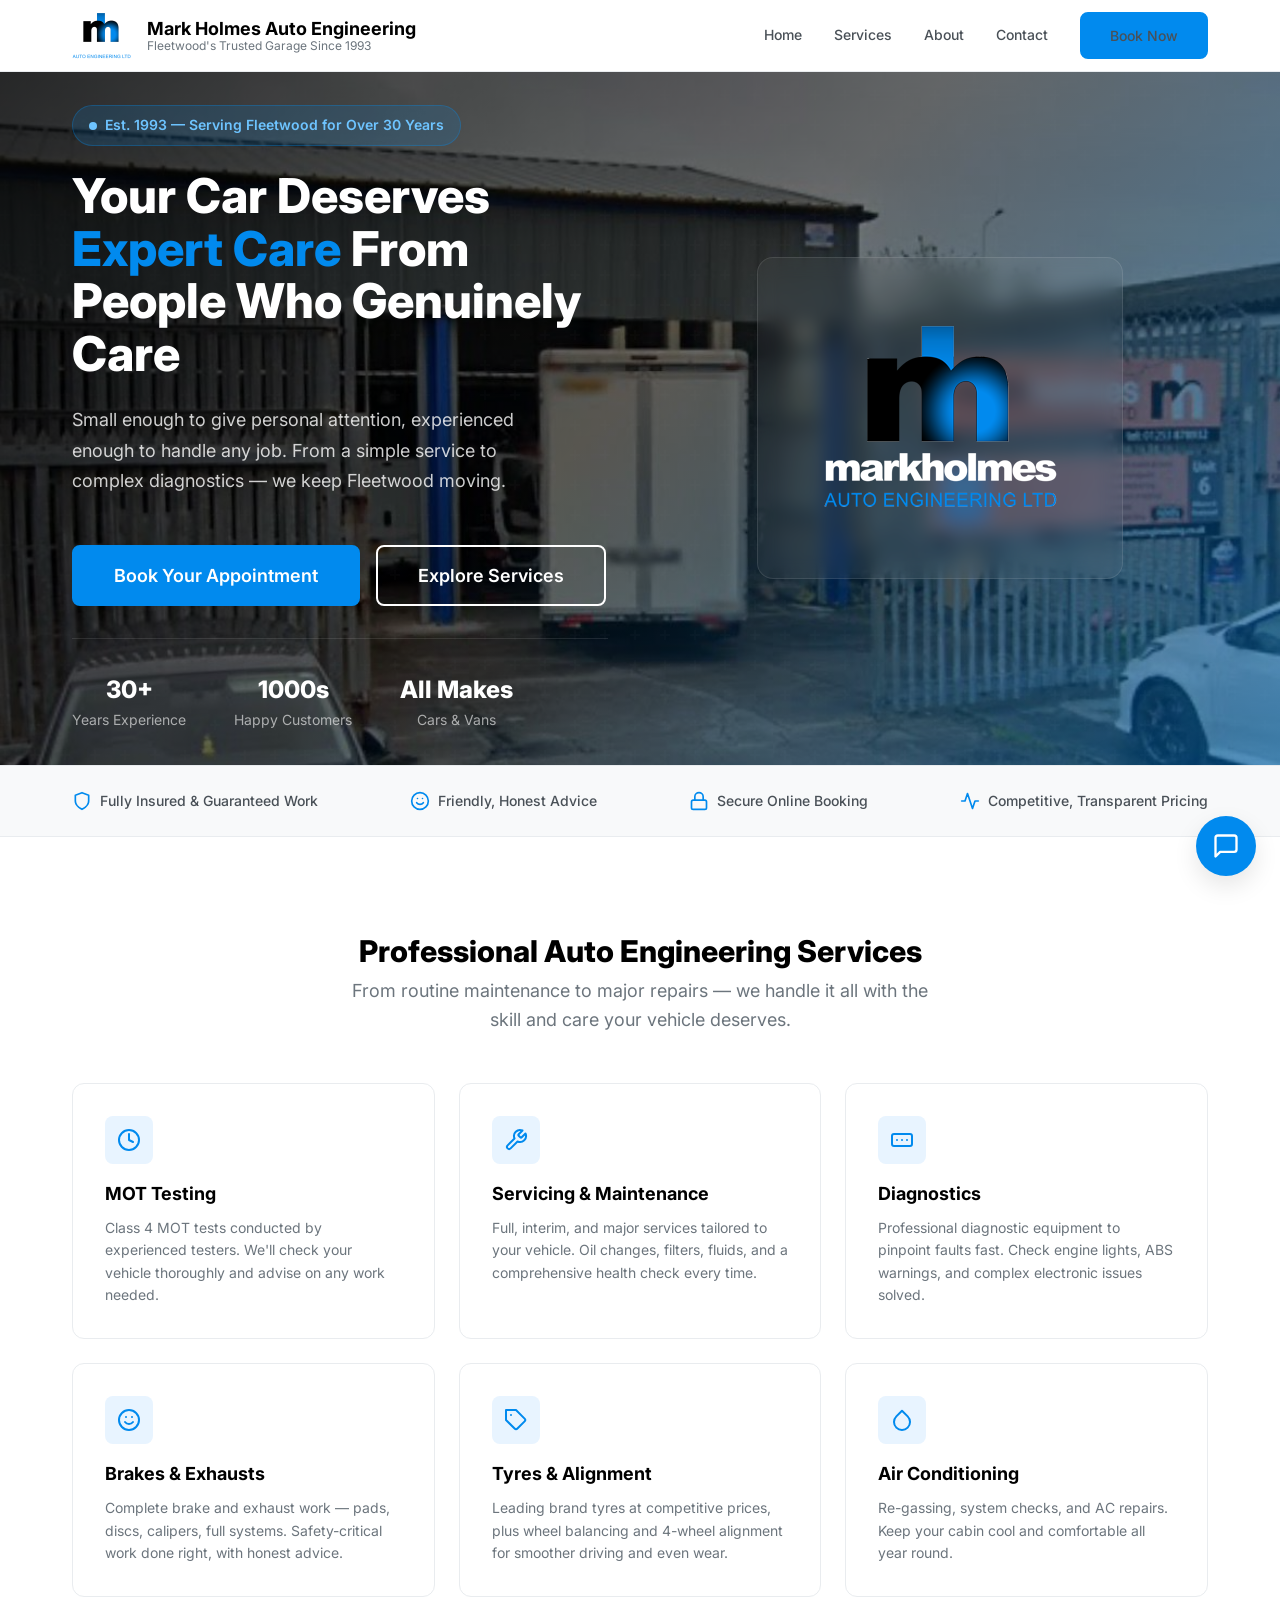
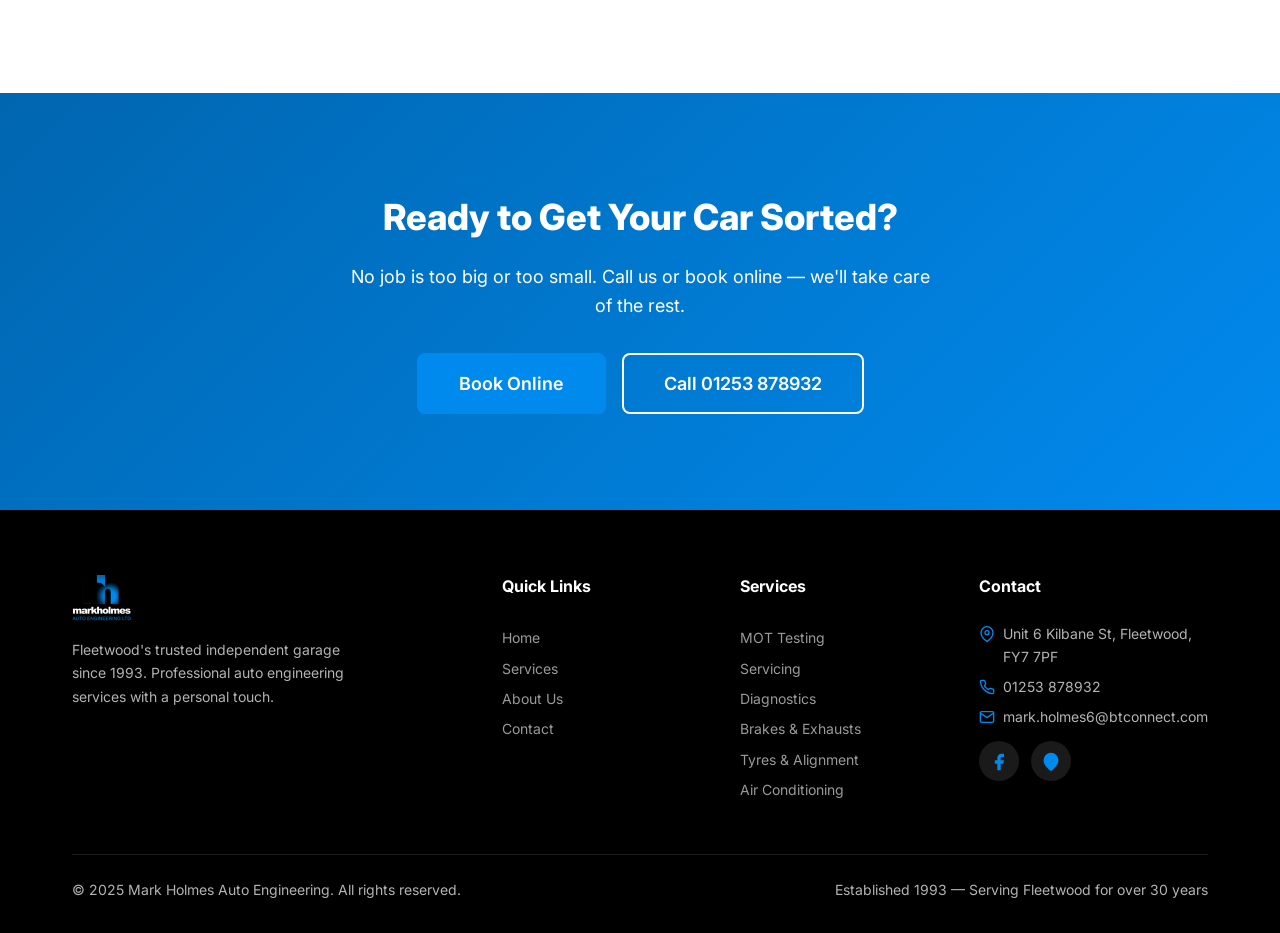
==== index.html @ da80ac69 "Initial commit: Mark Holmes Auto Engineering website" ====
<!DOCTYPE html>
<html lang="en">
<head>
  <meta charset="UTF-8">
  <meta name="viewport" content="width=device-width, initial-scale=1.0">
  <meta name="description" content="Mark Holmes Auto Engineering — Fleetwood's trusted independent garage since 1993. MOTs, servicing, repairs, diagnostics, air con, tyres, exhausts & 4 wheel alignment.">
  <title>Mark Holmes Auto Engineering | Fleetwood's Trusted Garage Since 1993</title>
  <link rel="preconnect" href="https://fonts.googleapis.com">
  <link rel="preconnect" href="https://fonts.gstatic.com" crossorigin>
  <link href="https://fonts.googleapis.com/css2?family=Inter:wght@400;500;600;700;800&display=swap" rel="stylesheet">
  <link rel="stylesheet" href="/css/style.css">
  <link rel="icon" type="image/png" href="data:image/svg+xml,%3Csvg xmlns='http://www.w3.org/2000/svg' viewBox='0 0 32 32'%3E%3Crect width='32' height='32' rx='4' fill='%23018aee'/%3E%3Ctext x='16' y='22' font-size='18' font-weight='bold' fill='white' text-anchor='middle' font-family='Inter,sans-serif'%3EMH%3C/text%3E%3C/svg%3E">
</head>
<body>

  <!-- ===== HEADER ===== -->
  <header class="header">
    <div class="container">
      <a href="/" class="header-logo">
        <img src="/images/MARK%20HOLMES%20LOGO.png" alt="Mark Holmes Auto Engineering" width="236" height="192">
        <div class="header-logo-text">
          Mark Holmes Auto Engineering
          <span>Fleetwood's Trusted Garage Since 1993</span>
        </div>
      </a>
      <button class="menu-toggle" aria-label="Toggle menu">
        <span></span>
        <span></span>
        <span></span>
      </button>
      <nav class="nav">
        <a href="/">Home</a>
        <a href="/services.html">Services</a>
        <a href="/about.html">About</a>
        <a href="/contact.html">Contact</a>
        <a href="/contact.html" class="btn btn-primary nav-cta">Book Now</a>
      </nav>
    </div>
  </header>

  <!-- ===== HERO ===== -->
  <section class="hero">
    <img class="hero-bg" src="/images/hero.jpg" alt="Mark Holmes Auto Engineering workshop" loading="eager">
    <div class="container">
      <div class="hero-content">
        <div class="hero-badge">Est. 1993 — Serving Fleetwood for Over 30 Years</div>
        <h1>Your Car Deserves <span class="highlight">Expert Care</span> From People Who Genuinely Care</h1>
        <p>Small enough to give personal attention, experienced enough to handle any job. From a simple service to complex diagnostics — we keep Fleetwood moving.</p>
        <div class="hero-actions">
          <a href="/contact.html" class="btn btn-primary btn-lg">Book Your Appointment</a>
          <a href="/services.html" class="btn btn-outline btn-lg">Explore Services</a>
        </div>
        <div class="hero-stats">
          <div class="hero-stat">
            <div class="hero-stat-number">30+</div>
            <div class="hero-stat-label">Years Experience</div>
          </div>
          <div class="hero-stat">
            <div class="hero-stat-number">1000s</div>
            <div class="hero-stat-label">Happy Customers</div>
          </div>
          <div class="hero-stat">
            <div class="hero-stat-number">All Makes</div>
            <div class="hero-stat-label">Cars & Vans</div>
          </div>
        </div>
      </div>
      <div class="hero-image">
        <div class="hero-logo-card">
          <img src="/images/MARK%20HOLMES%20LOGO.png" alt="Mark Holmes Auto Engineering Logo">
        </div>
      </div>
    </div>
  </section>

  <!-- ===== TRUST BAR ===== -->
  <div class="trust-bar">
    <div class="container">
      <div class="trust-item">
        <svg viewBox="0 0 24 24" fill="none" stroke="currentColor" stroke-width="2" stroke-linecap="round" stroke-linejoin="round"><path d="M12 22s8-4 8-10V5l-8-3-8 3v7c0 6 8 10 8 10z"/></svg>
        Fully Insured & Guaranteed Work
      </div>
      <div class="trust-item">
        <svg viewBox="0 0 24 24" fill="none" stroke="currentColor" stroke-width="2" stroke-linecap="round" stroke-linejoin="round"><circle cx="12" cy="12" r="10"/><path d="M8 14s1.5 2 4 2 4-2 4-2"/><line x1="9" y1="9" x2="9.01" y2="9"/><line x1="15" y1="9" x2="15.01" y2="9"/></svg>
        Friendly, Honest Advice
      </div>
      <div class="trust-item">
        <svg viewBox="0 0 24 24" fill="none" stroke="currentColor" stroke-width="2" stroke-linecap="round" stroke-linejoin="round"><rect x="3" y="11" width="18" height="11" rx="2" ry="2"/><path d="M7 11V7a5 5 0 0 1 10 0v4"/></svg>
        Secure Online Booking
      </div>
      <div class="trust-item">
        <svg viewBox="0 0 24 24" fill="none" stroke="currentColor" stroke-width="2" stroke-linecap="round" stroke-linejoin="round"><polyline points="22 12 18 12 15 21 9 3 6 12 2 12"/></svg>
        Competitive, Transparent Pricing
      </div>
    </div>
  </div>

  <!-- ===== SERVICES OVERVIEW ===== -->
  <section class="section services-overview">
    <div class="container text-center">
      <h2 class="section-title fade-in">Professional Auto Engineering Services</h2>
      <p class="section-subtitle fade-in">From routine maintenance to major repairs — we handle it all with the skill and care your vehicle deserves.</p>
    </div>
    <div class="container">
      <div class="services-grid">
        <div class="service-card fade-in">
          <div class="service-card-icon">
            <svg viewBox="0 0 24 24" fill="none" stroke="currentColor" stroke-width="2" stroke-linecap="round" stroke-linejoin="round"><circle cx="12" cy="12" r="10"/><polyline points="12 6 12 12 16 14"/></svg>
          </div>
          <h3>MOT Testing</h3>
          <p>Class 4 MOT tests conducted by experienced testers. We'll check your vehicle thoroughly and advise on any work needed.</p>
        </div>
        <div class="service-card fade-in">
          <div class="service-card-icon">
            <svg viewBox="0 0 24 24" fill="none" stroke="currentColor" stroke-width="2" stroke-linecap="round" stroke-linejoin="round"><path d="M14.7 6.3a1 1 0 0 0 0 1.4l1.6 1.6a1 1 0 0 0 1.4 0l3.77-3.77a6 6 0 0 1-7.94 7.94l-6.91 6.91a2.12 2.12 0 0 1-3-3l6.91-6.91a6 6 0 0 1 7.94-7.94l-3.76 3.76z"/></svg>
          </div>
          <h3>Servicing & Maintenance</h3>
          <p>Full, interim, and major services tailored to your vehicle. Oil changes, filters, fluids, and a comprehensive health check every time.</p>
        </div>
        <div class="service-card fade-in">
          <div class="service-card-icon">
            <svg viewBox="0 0 24 24" fill="none" stroke="currentColor" stroke-width="2" stroke-linecap="round" stroke-linejoin="round"><rect x="2" y="6" width="20" height="12" rx="2"/><path d="M12 12h.01"/><path d="M17 12h.01"/><path d="M7 12h.01"/></svg>
          </div>
          <h3>Diagnostics</h3>
          <p>Professional diagnostic equipment to pinpoint faults fast. Check engine lights, ABS warnings, and complex electronic issues solved.</p>
        </div>
        <div class="service-card fade-in">
          <div class="service-card-icon">
            <svg viewBox="0 0 24 24" fill="none" stroke="currentColor" stroke-width="2" stroke-linecap="round" stroke-linejoin="round"><circle cx="12" cy="12" r="10"/><path d="M8 14s1.5 2 4 2 4-2 4-2"/><line x1="9" y1="9" x2="9.01" y2="9"/><line x1="15" y1="9" x2="15.01" y2="9"/></svg>
          </div>
          <h3>Brakes & Exhausts</h3>
          <p>Complete brake and exhaust work — pads, discs, calipers, full systems. Safety-critical work done right, with honest advice.</p>
        </div>
        <div class="service-card fade-in">
          <div class="service-card-icon">
            <svg viewBox="0 0 24 24" fill="none" stroke="currentColor" stroke-width="2" stroke-linecap="round" stroke-linejoin="round"><path d="M20.59 13.41l-7.17 7.17a2 2 0 0 1-2.83 0L2 12V2h10l8.59 8.59a2 2 0 0 1 0 2.82z"/><line x1="7" y1="7" x2="7.01" y2="7"/></svg>
          </div>
          <h3>Tyres & Alignment</h3>
          <p>Leading brand tyres at competitive prices, plus wheel balancing and 4-wheel alignment for smoother driving and even wear.</p>
        </div>
        <div class="service-card fade-in">
          <div class="service-card-icon">
            <svg viewBox="0 0 24 24" fill="none" stroke="currentColor" stroke-width="2" stroke-linecap="round" stroke-linejoin="round"><path d="M12 2.69l5.66 5.66a8 8 0 1 1-11.31 0z"/></svg>
          </div>
          <h3>Air Conditioning</h3>
          <p>Re-gassing, system checks, and AC repairs. Keep your cabin cool and comfortable all year round.</p>
        </div>
      </div>
    </div>
  </section>

  <!-- ===== CTA SECTION ===== -->
  <section class="cta-section">
    <div class="container text-center">
      <h2 class="fade-in">Ready to Get Your Car Sorted?</h2>
      <p class="fade-in">No job is too big or too small. Call us or book online — we'll take care of the rest.</p>
      <div class="hero-actions" style="justify-content: center;">
        <a href="/contact.html" class="btn btn-primary btn-lg">Book Online</a>
        <a href="tel:01253878932" class="btn btn-outline btn-lg">Call 01253 878932</a>
      </div>
    </div>
  </section>

  <!-- ===== FOOTER ===== -->
  <footer class="footer">
    <div class="container">
      <div class="footer-grid">
        <div class="footer-brand">
          <img src="/images/MARK%20HOLMES%20LOGO.png" alt="Mark Holmes Auto Engineering">
          <p>Fleetwood's trusted independent garage since 1993. Professional auto engineering services with a personal touch.</p>
        </div>
        <div class="footer-links">
          <h4>Quick Links</h4>
          <a href="/">Home</a>
          <a href="/services.html">Services</a>
          <a href="/about.html">About Us</a>
          <a href="/contact.html">Contact</a>
        </div>
        <div class="footer-links">
          <h4>Services</h4>
          <a href="/services.html">MOT Testing</a>
          <a href="/services.html">Servicing</a>
          <a href="/services.html">Diagnostics</a>
          <a href="/services.html">Brakes & Exhausts</a>
          <a href="/services.html">Tyres & Alignment</a>
          <a href="/services.html">Air Conditioning</a>
        </div>
        <div class="footer-contact">
          <h4>Contact</h4>
          <p>
            <svg viewBox="0 0 24 24" fill="none" stroke="currentColor" stroke-width="2" stroke-linecap="round" stroke-linejoin="round"><path d="M21 10c0 7-9 13-9 13s-9-6-9-13a9 9 0 0 1 18 0z"/><circle cx="12" cy="10" r="3"/></svg>
            Unit 6 Kilbane St, Fleetwood, FY7 7PF
          </p>
          <p>
            <svg viewBox="0 0 24 24" fill="none" stroke="currentColor" stroke-width="2" stroke-linecap="round" stroke-linejoin="round"><path d="M22 16.92v3a2 2 0 0 1-2.18 2 19.79 19.79 0 0 1-8.63-3.07 19.5 19.5 0 0 1-6-6 19.79 19.79 0 0 1-3.07-8.67A2 2 0 0 1 4.11 2h3a2 2 0 0 1 2 1.72 12.84 12.84 0 0 0 .7 2.81 2 2 0 0 1-.45 2.11L8.09 9.91a16 16 0 0 0 6 6l1.27-1.27a2 2 0 0 1 2.11-.45 12.84 12.84 0 0 0 2.81.7A2 2 0 0 1 22 16.92z"/></svg>
            01253 878932
          </p>
          <p>
            <svg viewBox="0 0 24 24" fill="none" stroke="currentColor" stroke-width="2" stroke-linecap="round" stroke-linejoin="round"><path d="M4 4h16c1.1 0 2 .9 2 2v12c0 1.1-.9 2-2 2H4c-1.1 0-2-.9-2-2V6c0-1.1.9-2 2-2z"/><polyline points="22,6 12,13 2,6"/></svg>
            mark.holmes6@btconnect.com
          </p>
          <div class="footer-social">
            <a href="https://www.facebook.com/people/Mark-Holmes-Auto-Engineering/" target="_blank" rel="noopener" aria-label="Facebook">
              <svg viewBox="0 0 24 24" fill="currentColor"><path d="M18 2h-3a5 5 0 0 0-5 5v3H7v4h3v8h4v-8h3l1-4h-4V7a1 1 0 0 1 1-1h3z"/></svg>
            </a>
            <a href="https://www.google.com/maps/search/?api=1&query=Unit+6+Kilbane+St+Fleetwood+FY7+7PF" target="_blank" rel="noopener" aria-label="Google Maps">
              <svg viewBox="0 0 24 24" fill="currentColor"><path d="M21 10c0 7-9 13-9 13s-9-6-9-13a9 9 0 0 1 18 0z"/><circle cx="12" cy="10" r="3"/></svg>
            </a>
          </div>
        </div>
      </div>
      <div class="footer-bottom">
        <p>&copy; 2025 Mark Holmes Auto Engineering. All rights reserved.</p>
        <p>Established 1993 — Serving Fleetwood for over 30 years</p>
      </div>
    </div>
  </footer>

  <script src="/js/main.js"></script>
  <script src="/js/chat.js"></script>
</body>
</html>
---- css/style.css ----
/* ============================================
   MARK HOLMES AUTO ENGINEERING
   Main Stylesheet
   ============================================ */

/* --- CSS Variables / Design System --- */
:root {
  --primary: #018aee;
  --primary-dark: #0066b0;
  --primary-light: #e8f4ff;
  --black: #000000;
  --white: #ffffff;
  --gray-50: #f8f9fa;
  --gray-100: #f1f3f5;
  --gray-200: #e9ecef;
  --gray-300: #dee2e6;
  --gray-400: #ced4da;
  --gray-500: #adb5bd;
  --gray-600: #6c757d;
  --gray-700: #495057;
  --gray-800: #343a40;
  --gray-900: #212529;
  --font-sans: 'Inter', -apple-system, BlinkMacSystemFont, 'Segoe UI', Roboto, sans-serif;
  --font-size-xs: 0.75rem;
  --font-size-sm: 0.875rem;
  --font-size-base: 1rem;
  --font-size-lg: 1.125rem;
  --font-size-xl: 1.25rem;
  --font-size-2xl: 1.5rem;
  --font-size-3xl: 1.875rem;
  --font-size-4xl: 2.25rem;
  --font-size-5xl: 3rem;
  --spacing-xs: 0.25rem;
  --spacing-sm: 0.5rem;
  --spacing-md: 1rem;
  --spacing-lg: 1.5rem;
  --spacing-xl: 2rem;
  --spacing-2xl: 3rem;
  --spacing-3xl: 4rem;
  --spacing-4xl: 6rem;
  --radius-sm: 4px;
  --radius-md: 8px;
  --radius-lg: 12px;
  --radius-xl: 16px;
  --shadow-sm: 0 1px 2px rgba(0,0,0,0.05);
  --shadow-md: 0 4px 6px rgba(0,0,0,0.07);
  --shadow-lg: 0 10px 25px rgba(0,0,0,0.1);
  --shadow-xl: 0 20px 40px rgba(0,0,0,0.12);
  --max-width: 1200px;
  --header-height: 72px;
  --transition: 0.3s ease;
}

/* --- Reset & Base --- */
*, *::before, *::after {
  box-sizing: border-box;
  margin: 0;
  padding: 0;
}

html {
  scroll-behavior: smooth;
  -webkit-text-size-adjust: 100%;
}

body {
  font-family: var(--font-sans);
  font-size: var(--font-size-base);
  line-height: 1.6;
  color: var(--gray-900);
  background: var(--white);
  -webkit-font-smoothing: antialiased;
  -moz-osx-font-smoothing: grayscale;
}

img {
  max-width: 100%;
  height: auto;
  display: block;
}

a {
  color: var(--primary);
  text-decoration: none;
  transition: color var(--transition);
}

a:hover {
  color: var(--primary-dark);
}

ul {
  list-style: none;
}

.container {
  width: 100%;
  max-width: var(--max-width);
  margin: 0 auto;
  padding: 0 var(--spacing-xl);
}

.section {
  padding: var(--spacing-4xl) 0;
}

.section-title {
  font-size: var(--font-size-3xl);
  font-weight: 800;
  color: var(--black);
  margin-bottom: var(--spacing-sm);
  line-height: 1.2;
}

.section-subtitle {
  font-size: var(--font-size-lg);
  color: var(--gray-600);
  max-width: 600px;
  margin-bottom: var(--spacing-2xl);
}

.text-center {
  text-align: center;
}

.text-center .section-subtitle {
  margin-left: auto;
  margin-right: auto;
}

/* --- Buttons --- */
.btn {
  display: inline-flex;
  align-items: center;
  justify-content: center;
  gap: var(--spacing-sm);
  padding: 0.75rem 1.75rem;
  font-size: var(--font-size-base);
  font-weight: 600;
  font-family: var(--font-sans);
  border: 2px solid transparent;
  border-radius: var(--radius-md);
  cursor: pointer;
  transition: all var(--transition);
  text-decoration: none;
  line-height: 1.4;
}

.btn-primary {
  background: var(--primary);
  color: var(--white);
  border-color: var(--primary);
}

.btn-primary:hover {
  background: var(--primary-dark);
  border-color: var(--primary-dark);
  color: var(--white);
  transform: translateY(-1px);
  box-shadow: var(--shadow-md);
}

.btn-outline {
  background: transparent;
  color: var(--white);
  border-color: var(--white);
}

.btn-outline:hover {
  background: var(--white);
  color: var(--primary);
  transform: translateY(-1px);
}

.btn-outline-dark {
  background: transparent;
  color: var(--primary);
  border-color: var(--primary);
}

.btn-outline-dark:hover {
  background: var(--primary);
  color: var(--white);
  transform: translateY(-1px);
}

.btn-lg {
  padding: 1rem 2.5rem;
  font-size: var(--font-size-lg);
}

/* --- Header / Navigation --- */
.header {
  position: fixed;
  top: 0;
  left: 0;
  right: 0;
  z-index: 1000;
  background: var(--white);
  border-bottom: 1px solid var(--gray-200);
  height: var(--header-height);
  transition: box-shadow var(--transition);
}

.header.scrolled {
  box-shadow: var(--shadow-md);
}

.header .container {
  display: flex;
  align-items: center;
  justify-content: space-between;
  height: 100%;
}

.header-logo {
  display: flex;
  align-items: center;
  gap: var(--spacing-md);
  text-decoration: none;
}

.header-logo img {
  height: 48px;
  width: auto;
}

.header-logo-text {
  display: none;
}

@media (min-width: 768px) {
  .header-logo-text {
    display: block;
    font-size: var(--font-size-lg);
    font-weight: 700;
    color: var(--black);
    line-height: 1.2;
  }
  .header-logo-text span {
    display: block;
    font-size: var(--font-size-xs);
    font-weight: 400;
    color: var(--gray-600);
  }
}

.nav {
  display: flex;
  align-items: center;
  gap: var(--spacing-xl);
}

.nav a {
  font-size: var(--font-size-sm);
  font-weight: 500;
  color: var(--gray-700);
  text-decoration: none;
  transition: color var(--transition);
  position: relative;
}

.nav a::after {
  content: '';
  position: absolute;
  bottom: -4px;
  left: 0;
  width: 0;
  height: 2px;
  background: var(--primary);
  transition: width var(--transition);
}

.nav a:hover,
.nav a.active {
  color: var(--primary);
}

.nav a:hover::after,
.nav a.active::after {
  width: 100%;
}

.nav-cta {
  display: none;
}

@media (min-width: 768px) {
  .nav-cta {
    display: inline-flex;
  }
}

/* Mobile Menu Toggle */
.menu-toggle {
  display: none;
  flex-direction: column;
  gap: 5px;
  background: none;
  border: none;
  cursor: pointer;
  padding: var(--spacing-sm);
}

.menu-toggle span {
  display: block;
  width: 24px;
  height: 2px;
  background: var(--black);
  border-radius: 2px;
  transition: all var(--transition);
}

.menu-toggle.active span:nth-child(1) {
  transform: rotate(45deg) translate(5px, 5px);
}

.menu-toggle.active span:nth-child(2) {
  opacity: 0;
}

.menu-toggle.active span:nth-child(3) {
  transform: rotate(-45deg) translate(5px, -5px);
}

@media (max-width: 767px) {
  .menu-toggle {
    display: flex;
  }

  .nav {
    position: fixed;
    top: var(--header-height);
    left: 0;
    right: 0;
    background: var(--white);
    flex-direction: column;
    padding: var(--spacing-xl);
    gap: var(--spacing-lg);
    border-bottom: 1px solid var(--gray-200);
    transform: translateY(-100%);
    opacity: 0;
    pointer-events: none;
    transition: all var(--transition);
  }

  .nav.open {
    transform: translateY(0);
    opacity: 1;
    pointer-events: all;
  }

  .nav a {
    font-size: var(--font-size-lg);
  }
}

/* --- Hero Section --- */
.hero {
  padding-top: var(--header-height);
  min-height: 85vh;
  display: flex;
  align-items: center;
  position: relative;
  overflow: hidden;
}

.hero-bg {
  position: absolute;
  top: 0;
  left: 0;
  width: 100%;
  height: 100%;
  object-fit: cover;
  object-position: center 30%;
  z-index: 0;
}

.hero::after {
  content: '';
  position: absolute;
  top: 0;
  left: 0;
  right: 0;
  bottom: 0;
  background: linear-gradient(135deg, rgba(0,0,0,0.85) 0%, rgba(0,0,0,0.5) 50%, rgba(0,102,176,0.6) 100%);
  z-index: 2;
  pointer-events: none;
}

.hero::before {
  content: '';
  position: absolute;
  top: 0;
  left: 0;
  right: 0;
  bottom: 0;
  background: url("data:image/svg+xml,%3Csvg width='60' height='60' viewBox='0 0 60 60' xmlns='http://www.w3.org/2000/svg'%3E%3Cg fill='none' fill-rule='evenodd'%3E%3Cg fill='%23ffffff' fill-opacity='0.03'%3E%3Cpath d='M36 34v-4h-2v4h-4v2h4v4h2v-4h4v-2h-4zm0-30V0h-2v4h-4v2h4v4h2V6h4V4h-4zM6 34v-4H4v4H0v2h4v4h2v-4h4v-2H6zM6 4V0H4v4H0v2h4v4h2V6h4V4H6z'/%3E%3C/g%3E%3C/g%3E%3C/svg%3E");
  pointer-events: none;
  z-index: 1;
}

.hero .container {
  position: relative;
  z-index: 3;
  display: grid;
  grid-template-columns: 1fr 1fr;
  gap: var(--spacing-3xl);
  align-items: center;
}

.hero-content {
  max-width: 600px;
}

.hero-badge {
  display: inline-flex;
  align-items: center;
  gap: var(--spacing-sm);
  background: rgba(1, 138, 238, 0.15);
  color: #6ec4ff;
  font-size: var(--font-size-sm);
  font-weight: 600;
  padding: 0.5rem 1rem;
  border-radius: 50px;
  margin-bottom: var(--spacing-lg);
  border: 1px solid rgba(1, 138, 238, 0.3);
}

.hero-badge::before {
  content: '';
  display: inline-block;
  width: 8px;
  height: 8px;
  background: #6ec4ff;
  border-radius: 50%;
  animation: pulse-dot 2s infinite;
}

@keyframes pulse-dot {
  0%, 100% { opacity: 1; }
  50% { opacity: 0.4; }
}

.hero h1 {
  font-size: var(--font-size-5xl);
  font-weight: 800;
  color: var(--white);
  line-height: 1.1;
  margin-bottom: var(--spacing-lg);
}

.hero h1 .highlight {
  color: var(--primary);
}

.hero p {
  font-size: var(--font-size-lg);
  color: rgba(255,255,255,0.8);
  line-height: 1.7;
  margin-bottom: var(--spacing-2xl);
  max-width: 500px;
}

.hero-actions {
  display: flex;
  gap: var(--spacing-md);
  flex-wrap: wrap;
}

.hero-image {
  display: flex;
  justify-content: center;
  align-items: center;
}

.hero-logo-card {
  background: rgba(255,255,255,0.05);
  border: 1px solid rgba(255,255,255,0.1);
  border-radius: var(--radius-xl);
  padding: var(--spacing-3xl);
  backdrop-filter: blur(10px);
  text-align: center;
}

.hero-logo-card img {
  max-width: 280px;
  height: auto;
  margin: 0 auto;
}

.hero-stats {
  display: flex;
  gap: var(--spacing-2xl);
  margin-top: var(--spacing-xl);
  padding-top: var(--spacing-xl);
  border-top: 1px solid rgba(255,255,255,0.1);
}

.hero-stat {
  text-align: center;
}

.hero-stat-number {
  font-size: var(--font-size-2xl);
  font-weight: 800;
  color: var(--white);
}

.hero-stat-label {
  font-size: var(--font-size-sm);
  color: rgba(255,255,255,0.6);
}

@media (max-width: 1023px) {
  .hero .container {
    grid-template-columns: 1fr;
    text-align: center;
  }

  .hero-content {
    max-width: 100%;
  }

  .hero p {
    margin-left: auto;
    margin-right: auto;
  }

  .hero-actions {
    justify-content: center;
  }

  .hero-logo-card {
    padding: var(--spacing-xl);
  }

  .hero-logo-card img {
    max-width: 200px;
  }

  .hero-stats {
    justify-content: center;
  }

  .hero h1 {
    font-size: var(--font-size-4xl);
  }
}

@media (max-width: 767px) {
  .hero {
    min-height: auto;
    padding: calc(var(--header-height) + var(--spacing-2xl)) 0 var(--spacing-3xl);
  }

  .hero h1 {
    font-size: var(--font-size-3xl);
  }

  .hero p {
    font-size: var(--font-size-base);
  }

  .hero-stats {
    gap: var(--spacing-xl);
  }

  .hero-logo-card {
    display: none;
  }
}

/* --- Trust Bar --- */
.trust-bar {
  background: var(--gray-50);
  border-top: 1px solid var(--gray-200);
  border-bottom: 1px solid var(--gray-200);
  padding: var(--spacing-lg) 0;
}

.trust-bar .container {
  display: flex;
  justify-content: space-between;
  align-items: center;
  flex-wrap: wrap;
  gap: var(--spacing-md);
}

.trust-item {
  display: flex;
  align-items: center;
  gap: var(--spacing-sm);
  font-size: var(--font-size-sm);
  font-weight: 500;
  color: var(--gray-700);
}

.trust-item svg {
  width: 20px;
  height: 20px;
  color: var(--primary);
  flex-shrink: 0;
}

@media (max-width: 767px) {
  .trust-bar .container {
    justify-content: center;
  }
}

/* --- Services Overview (Home) --- */
.services-overview {
  background: var(--white);
}

.services-grid {
  display: grid;
  grid-template-columns: repeat(3, 1fr);
  gap: var(--spacing-lg);
}

.service-card {
  background: var(--white);
  border: 1px solid var(--gray-200);
  border-radius: var(--radius-lg);
  padding: var(--spacing-xl);
  transition: all var(--transition);
  position: relative;
  overflow: hidden;
}

.service-card::before {
  content: '';
  position: absolute;
  top: 0;
  left: 0;
  right: 0;
  height: 3px;
  background: var(--primary);
  transform: scaleX(0);
  transform-origin: left;
  transition: transform var(--transition);
}

.service-card:hover {
  border-color: var(--primary);
  box-shadow: var(--shadow-lg);
  transform: translateY(-4px);
}

.service-card:hover::before {
  transform: scaleX(1);
}

.service-card-icon {
  width: 48px;
  height: 48px;
  background: var(--primary-light);
  border-radius: var(--radius-md);
  display: flex;
  align-items: center;
  justify-content: center;
  margin-bottom: var(--spacing-md);
}

.service-card-icon svg {
  width: 24px;
  height: 24px;
  color: var(--primary);
}

.service-card h3 {
  font-size: var(--font-size-lg);
  font-weight: 700;
  color: var(--black);
  margin-bottom: var(--spacing-sm);
}

.service-card p {
  font-size: var(--font-size-sm);
  color: var(--gray-600);
  line-height: 1.6;
}

@media (max-width: 1023px) {
  .services-grid {
    grid-template-columns: repeat(2, 1fr);
  }
}

@media (max-width: 767px) {
  .services-grid {
    grid-template-columns: 1fr;
  }
}

/* --- CTA Section --- */
.cta-section {
  background: linear-gradient(135deg, var(--primary-dark) 0%, var(--primary) 100%);
  color: var(--white);
  text-align: center;
  padding: var(--spacing-4xl) 0;
}

.cta-section h2 {
  font-size: var(--font-size-4xl);
  font-weight: 800;
  margin-bottom: var(--spacing-md);
}

.cta-section p {
  font-size: var(--font-size-lg);
  opacity: 0.9;
  max-width: 600px;
  margin: 0 auto var(--spacing-xl);
}

.cta-section .btn {
  font-size: var(--font-size-lg);
  padding: 1rem 2.5rem;
}

.cta-section .btn-outline {
  border-color: var(--white);
  color: var(--white);
}

.cta-section .btn-outline:hover {
  background: var(--white);
  color: var(--primary-dark);
}

/* --- Footer --- */
.footer {
  background: var(--black);
  color: rgba(255,255,255,0.7);
  padding: var(--spacing-3xl) 0 var(--spacing-xl);
}

.footer-grid {
  display: grid;
  grid-template-columns: 2fr 1fr 1fr 1fr;
  gap: var(--spacing-2xl);
  margin-bottom: var(--spacing-2xl);
}

.footer-brand img {
  height: 48px;
  width: auto;
  margin-bottom: var(--spacing-md);
}

.footer-brand p {
  font-size: var(--font-size-sm);
  line-height: 1.7;
  max-width: 300px;
}

.footer h4 {
  color: var(--white);
  font-size: var(--font-size-base);
  font-weight: 700;
  margin-bottom: var(--spacing-lg);
}

.footer-links a {
  display: block;
  color: rgba(255,255,255,0.6);
  font-size: var(--font-size-sm);
  padding: 0.25rem 0;
  transition: color var(--transition);
}

.footer-links a:hover {
  color: var(--primary);
}

.footer-contact p {
  font-size: var(--font-size-sm);
  margin-bottom: var(--spacing-sm);
  display: flex;
  align-items: flex-start;
  gap: var(--spacing-sm);
}

.footer-contact svg {
  width: 16px;
  height: 16px;
  color: var(--primary);
  flex-shrink: 0;
  margin-top: 3px;
}

.footer-bottom {
  border-top: 1px solid rgba(255,255,255,0.1);
  padding-top: var(--spacing-lg);
  display: flex;
  justify-content: space-between;
  align-items: center;
  flex-wrap: wrap;
  gap: var(--spacing-md);
  font-size: var(--font-size-sm);
}

.footer-social {
  display: flex;
  gap: 12px;
  margin-top: 12px;
}

.footer-social a {
  display: flex;
  align-items: center;
  justify-content: center;
  width: 40px;
  height: 40px;
  border-radius: 50%;
  background: rgba(255,255,255,0.1);
  color: #fff;
  transition: background 0.3s ease, transform 0.3s ease;
}

.footer-social a:hover {
  background: var(--color-primary);
  transform: translateY(-2px);
}

.footer-social svg {
  width: 20px;
  height: 20px;
}

@media (max-width: 1023px) {
  .footer-grid {
    grid-template-columns: 1fr 1fr;
  }
}

@media (max-width: 767px) {
  .footer-grid {
    grid-template-columns: 1fr;
  }

  .footer-bottom {
    flex-direction: column;
    text-align: center;
  }
}

/* --- Page Header (inner pages) --- */
.page-header {
  padding-top: calc(var(--header-height) + var(--spacing-3xl));
  padding-bottom: var(--spacing-2xl);
  background: linear-gradient(135deg, var(--black) 0%, var(--primary-dark) 100%);
  color: var(--white);
  text-align: center;
}

.page-header h1 {
  font-size: var(--font-size-4xl);
  font-weight: 800;
  margin-bottom: var(--spacing-sm);
}

.page-header p {
  font-size: var(--font-size-lg);
  opacity: 0.85;
  max-width: 600px;
  margin: 0 auto;
}

/* --- Services Page --- */
.services-page {
  background: var(--white);
}

.services-full-grid {
  display: grid;
  grid-template-columns: repeat(2, 1fr);
  gap: var(--spacing-xl);
}

.service-detail-card {
  background: var(--white);
  border: 1px solid var(--gray-200);
  border-radius: var(--radius-lg);
  padding: var(--spacing-2xl);
  transition: all var(--transition);
}

.service-detail-card:hover {
  border-color: var(--primary);
  box-shadow: var(--shadow-lg);
  transform: translateY(-2px);
}

.service-detail-card .service-header {
  display: flex;
  align-items: flex-start;
  gap: var(--spacing-md);
  margin-bottom: var(--spacing-md);
}

.service-detail-card .service-header svg {
  width: 32px;
  height: 32px;
  color: var(--primary);
  flex-shrink: 0;
}

.service-detail-card h3 {
  font-size: var(--font-size-xl);
  font-weight: 700;
  color: var(--black);
}

.service-detail-card p {
  font-size: var(--font-size-sm);
  color: var(--gray-600);
  line-height: 1.7;
  margin-bottom: var(--spacing-md);
}

.service-detail-card .service-cta {
  font-size: var(--font-size-sm);
  font-weight: 600;
  color: var(--primary);
  display: inline-flex;
  align-items: center;
  gap: var(--spacing-xs);
}

.service-detail-card .service-cta:hover {
  gap: var(--spacing-sm);
}

@media (max-width: 767px) {
  .services-full-grid {
    grid-template-columns: 1fr;
  }
}

/* --- About Page --- */
.about-story {
  background: var(--white);
}

.about-grid {
  display: grid;
  grid-template-columns: 1fr 1fr;
  gap: var(--spacing-3xl);
  align-items: center;
}

.about-image {
  background: var(--gray-100);
  border-radius: var(--radius-lg);
  overflow: hidden;
  min-height: 400px;
  display: flex;
  align-items: center;
  justify-content: center;
  position: relative;
}

.about-image-placeholder {
  text-align: center;
  padding: var(--spacing-2xl);
}

.about-image-placeholder svg {
  width: 80px;
  height: 80px;
  color: var(--gray-400);
  margin-bottom: var(--spacing-md);
}

.about-image-placeholder p {
  color: var(--gray-500);
  font-size: var(--font-size-sm);
}

.about-text h2 {
  font-size: var(--font-size-3xl);
  font-weight: 800;
  color: var(--black);
  margin-bottom: var(--spacing-lg);
}

.about-text p {
  font-size: var(--font-size-base);
  color: var(--gray-700);
  line-height: 1.8;
  margin-bottom: var(--spacing-md);
}

.about-text .highlight-box {
  background: var(--primary-light);
  border-left: 4px solid var(--primary);
  padding: var(--spacing-lg);
  border-radius: 0 var(--radius-md) var(--radius-md) 0;
  margin-top: var(--spacing-lg);
}

.about-text .highlight-box p {
  font-size: var(--font-size-sm);
  color: var(--gray-800);
  margin-bottom: 0;
}

.values-grid {
  display: grid;
  grid-template-columns: repeat(3, 1fr);
  gap: var(--spacing-lg);
  margin-top: var(--spacing-2xl);
}

.value-card {
  text-align: center;
  padding: var(--spacing-xl);
  border: 1px solid var(--gray-200);
  border-radius: var(--radius-lg);
  transition: all var(--transition);
}

.value-card:hover {
  border-color: var(--primary);
  box-shadow: var(--shadow-md);
}

.value-card svg {
  width: 40px;
  height: 40px;
  color: var(--primary);
  margin-bottom: var(--spacing-md);
}

.value-card h3 {
  font-size: var(--font-size-lg);
  font-weight: 700;
  color: var(--black);
  margin-bottom: var(--spacing-sm);
}

.value-card p {
  font-size: var(--font-size-sm);
  color: var(--gray-600);
  line-height: 1.6;
}

@media (max-width: 1023px) {
  .about-grid {
    grid-template-columns: 1fr;
  }

  .about-image {
    min-height: 300px;
    order: -1;
  }

  .values-grid {
    grid-template-columns: repeat(2, 1fr);
  }
}

@media (max-width: 767px) {
  .values-grid {
    grid-template-columns: 1fr;
  }
}

/* --- Contact Page --- */
.contact-page {
  background: var(--white);
}

.contact-grid {
  display: grid;
  grid-template-columns: 1fr 1fr;
  gap: var(--spacing-3xl);
}

.contact-info-cards {
  display: grid;
  gap: var(--spacing-lg);
}

.contact-info-card {
  display: flex;
  align-items: flex-start;
  gap: var(--spacing-md);
  padding: var(--spacing-lg);
  background: var(--gray-50);
  border: 1px solid var(--gray-200);
  border-radius: var(--radius-lg);
  transition: all var(--transition);
}

.contact-info-card:hover {
  border-color: var(--primary);
  box-shadow: var(--shadow-sm);
}

.contact-info-card svg {
  width: 24px;
  height: 24px;
  color: var(--primary);
  flex-shrink: 0;
  margin-top: 2px;
}

.contact-info-card h4 {
  font-size: var(--font-size-base);
  font-weight: 700;
  color: var(--black);
  margin-bottom: var(--spacing-xs);
}

.contact-info-card p {
  font-size: var(--font-size-sm);
  color: var(--gray-600);
  line-height: 1.6;
}

.contact-info-card a {
  color: var(--primary);
  font-weight: 500;
}

.contact-info-card a:hover {
  text-decoration: underline;
}

.hours-table {
  width: 100%;
  font-size: var(--font-size-sm);
}

.hours-table td {
  padding: 0.35rem 0;
  color: var(--gray-700);
}

.hours-table td:last-child {
  text-align: right;
  font-weight: 500;
}

.hours-table .closed {
  color: #dc3545;
  font-weight: 600;
}

/* --- Pricing Table --- */
.pricing-section {
  background: var(--gray-50);
}

.pricing-table {
  max-width: 800px;
  margin: 0 auto var(--spacing-3xl);
}

.pricing-category {
  margin-bottom: var(--spacing-xl);
  background: var(--white);
  border: 1px solid var(--gray-200);
  border-radius: var(--radius-lg);
  overflow: hidden;
}

.pricing-category-header {
  background: var(--primary);
  color: var(--white);
  padding: var(--spacing-md) var(--spacing-xl);
  font-size: var(--font-size-lg);
  font-weight: 700;
  display: flex;
  align-items: center;
  gap: var(--spacing-sm);
}

.pricing-category-header svg {
  width: 22px;
  height: 22px;
  flex-shrink: 0;
}

.pricing-row {
  display: flex;
  justify-content: space-between;
  align-items: center;
  padding: var(--spacing-md) var(--spacing-xl);
  border-bottom: 1px solid var(--gray-100);
  transition: background var(--transition);
}

.pricing-row:last-child {
  border-bottom: none;
}

.pricing-row:hover {
  background: var(--primary-light);
}

.pricing-service-name {
  font-size: var(--font-size-base);
  font-weight: 500;
  color: var(--gray-800);
}

.pricing-service-price {
  font-size: var(--font-size-base);
  font-weight: 700;
  color: var(--primary);
  white-space: nowrap;
}

.pricing-service-price.free {
  color: #28a745;
}

.pricing-service-price.estimate {
  color: var(--gray-600);
  font-weight: 500;
}

/* Price display next to dropdown */
.price-display {
  margin-top: var(--spacing-xs);
  font-size: var(--font-size-sm);
  font-weight: 600;
  color: var(--gray-600);
  min-height: 1.5em;
}

.price-display .price-value {
  color: var(--primary);
  font-weight: 700;
  font-size: var(--font-size-base);
}

.price-display .price-value.free {
  color: #28a745;
}

.price-display .price-value.estimate {
  color: var(--gray-600);
  font-weight: 500;
}

@media (max-width: 767px) {
  .pricing-row {
    padding: var(--spacing-sm) var(--spacing-md);
  }

  .pricing-category-header {
    padding: var(--spacing-sm) var(--spacing-md);
    font-size: var(--font-size-base);
  }

  .pricing-service-name {
    font-size: var(--font-size-sm);
  }

  .pricing-service-price {
    font-size: var(--font-size-sm);
  }
}

/* --- Booking Form --- */
.booking-form {
  background: var(--white);
  border: 1px solid var(--gray-200);
  border-radius: var(--radius-lg);
  padding: var(--spacing-2xl);
}

.booking-form h3 {
  font-size: var(--font-size-xl);
  font-weight: 700;
  color: var(--black);
  margin-bottom: var(--spacing-lg);
}

.form-row {
  display: grid;
  grid-template-columns: 1fr 1fr;
  gap: var(--spacing-md);
  margin-bottom: var(--spacing-md);
}

.form-group {
  margin-bottom: var(--spacing-md);
}

.form-group label {
  display: block;
  font-size: var(--font-size-sm);
  font-weight: 600;
  color: var(--gray-800);
  margin-bottom: var(--spacing-xs);
}

.form-group label .required {
  color: #dc3545;
}

.form-group input,
.form-group select,
.form-group textarea {
  width: 100%;
  padding: 0.75rem 1rem;
  font-size: var(--font-size-base);
  font-family: var(--font-sans);
  border: 1px solid var(--gray-300);
  border-radius: var(--radius-md);
  background: var(--white);
  color: var(--gray-900);
  transition: border-color var(--transition), box-shadow var(--transition);
  appearance: none;
}

.form-group input:focus,
.form-group select:focus,
.form-group textarea:focus {
  outline: none;
  border-color: var(--primary);
  box-shadow: 0 0 0 3px rgba(1, 138, 238, 0.1);
}

.form-group textarea {
  min-height: 100px;
  resize: vertical;
}

.form-group select {
  background-image: url("data:image/svg+xml,%3Csvg xmlns='http://www.w3.org/2000/svg' width='12' height='12' viewBox='0 0 12 12'%3E%3Cpath fill='%236c757d' d='M6 8L1 3h10z'/%3E%3C/svg%3E");
  background-repeat: no-repeat;
  background-position: right 1rem center;
  padding-right: 2.5rem;
}

.form-submit {
  width: 100%;
  margin-top: var(--spacing-md);
}

.form-success {
  display: none;
  text-align: center;
  padding: var(--spacing-2xl);
}

.form-success.show {
  display: block;
}

.form-success svg {
  width: 48px;
  height: 48px;
  color: #28a745;
  margin-bottom: var(--spacing-md);
}

.form-success h4 {
  font-size: var(--font-size-xl);
  font-weight: 700;
  color: var(--black);
  margin-bottom: var(--spacing-sm);
}

.form-success p {
  color: var(--gray-600);
}

.form-error {
  display: none;
  color: #dc3545;
  font-size: var(--font-size-sm);
  margin-top: var(--spacing-xs);
}

.form-error.show {
  display: block;
}

@media (max-width: 767px) {
  .contact-grid {
    grid-template-columns: 1fr;
  }

  .form-row {
    grid-template-columns: 1fr;
  }
}

/* --- Map --- */
.map-container {
  margin-top: var(--spacing-2xl);
  border-radius: var(--radius-lg);
  overflow: hidden;
  border: 1px solid var(--gray-200);
}

.map-container iframe {
  width: 100%;
  height: 400px;
  display: block;
}

/* --- Chat Widget --- */
.chat-widget {
  position: fixed;
  bottom: 24px;
  right: 24px;
  z-index: 9999;
}

.chat-toggle {
  width: 60px;
  height: 60px;
  border-radius: 50%;
  background: var(--primary);
  color: var(--white);
  border: none;
  cursor: pointer;
  display: flex;
  align-items: center;
  justify-content: center;
  box-shadow: var(--shadow-lg);
  transition: all var(--transition);
  position: relative;
}

.chat-toggle:hover {
  background: var(--primary-dark);
  transform: scale(1.05);
}

.chat-toggle svg {
  width: 28px;
  height: 28px;
}

.chat-toggle .close-icon {
  display: none;
}

.chat-toggle.active .chat-icon {
  display: none;
}

.chat-toggle.active .close-icon {
  display: block;
}

.chat-badge {
  position: absolute;
  top: -4px;
  right: -4px;
  width: 20px;
  height: 20px;
  background: #dc3545;
  color: var(--white);
  font-size: 11px;
  font-weight: 700;
  border-radius: 50%;
  display: flex;
  align-items: center;
  justify-content: center;
  display: none;
}

.chat-badge.show {
  display: flex;
}

.chat-panel {
  position: absolute;
  bottom: 72px;
  right: 0;
  width: 360px;
  max-height: 520px;
  background: var(--white);
  border-radius: var(--radius-lg);
  box-shadow: var(--shadow-xl);
  display: none;
  flex-direction: column;
  overflow: hidden;
  border: 1px solid var(--gray-200);
}

.chat-panel.open {
  display: flex;
}

.chat-header {
  background: var(--primary);
  color: var(--white);
  padding: var(--spacing-md) var(--spacing-lg);
  display: flex;
  align-items: center;
  gap: var(--spacing-sm);
}

.chat-header-avatar {
  width: 36px;
  height: 36px;
  border-radius: 50%;
  background: rgba(255,255,255,0.2);
  display: flex;
  align-items: center;
  justify-content: center;
  font-weight: 700;
  font-size: var(--font-size-sm);
}

.chat-header-info h4 {
  font-size: var(--font-size-sm);
  font-weight: 700;
}

.chat-header-info p {
  font-size: var(--font-size-xs);
  opacity: 0.85;
}

.chat-messages {
  flex: 1;
  padding: var(--spacing-md);
  overflow-y: auto;
  max-height: 320px;
  background: var(--gray-50);
}

.chat-message {
  margin-bottom: var(--spacing-sm);
  max-width: 85%;
  animation: chat-fade-in 0.3s ease;
}

@keyframes chat-fade-in {
  from { opacity: 0; transform: translateY(8px); }
  to { opacity: 1; transform: translateY(0); }
}

.chat-message.bot {
  align-self: flex-start;
}

.chat-message.user {
  align-self: flex-end;
  margin-left: auto;
}

.chat-message .bubble {
  padding: 0.6rem 1rem;
  border-radius: var(--radius-lg);
  font-size: var(--font-size-sm);
  line-height: 1.5;
}

.chat-message.bot .bubble {
  background: var(--white);
  border: 1px solid var(--gray-200);
  color: var(--gray-800);
  border-bottom-left-radius: 4px;
}

.chat-message.user .bubble {
  background: var(--primary);
  color: var(--white);
  border-bottom-right-radius: 4px;
}

.chat-message .time {
  font-size: 10px;
  color: var(--gray-500);
  margin-top: 2px;
  padding: 0 4px;
}

.chat-message.user .time {
  text-align: right;
}

.chat-quick-replies {
  display: flex;
  flex-wrap: wrap;
  gap: 6px;
  padding: var(--spacing-sm) var(--spacing-md);
  border-top: 1px solid var(--gray-200);
  background: var(--white);
}

.chat-quick-reply {
  font-size: var(--font-size-xs);
  padding: 0.35rem 0.75rem;
  border: 1px solid var(--gray-300);
  border-radius: 50px;
  background: var(--white);
  color: var(--gray-700);
  cursor: pointer;
  transition: all var(--transition);
  white-space: nowrap;
}

.chat-quick-reply:hover {
  border-color: var(--primary);
  color: var(--primary);
  background: var(--primary-light);
}

.chat-input-area {
  display: flex;
  align-items: center;
  gap: var(--spacing-sm);
  padding: var(--spacing-sm) var(--spacing-md);
  border-top: 1px solid var(--gray-200);
  background: var(--white);
}

.chat-input-area input {
  flex: 1;
  border: none;
  padding: 0.5rem 0;
  font-size: var(--font-size-sm);
  font-family: var(--font-sans);
  outline: none;
}

.chat-input-area button {
  background: var(--primary);
  color: var(--white);
  border: none;
  width: 36px;
  height: 36px;
  border-radius: 50%;
  cursor: pointer;
  display: flex;
  align-items: center;
  justify-content: center;
  transition: background var(--transition);
  flex-shrink: 0;
}

.chat-input-area button:hover {
  background: var(--primary-dark);
}

.chat-input-area button svg {
  width: 18px;
  height: 18px;
}

.chat-typing {
  display: none;
  padding: 0.6rem 1rem;
  background: var(--white);
  border: 1px solid var(--gray-200);
  border-radius: var(--radius-lg);
  border-bottom-left-radius: 4px;
  max-width: 85%;
  margin-bottom: var(--spacing-sm);
}

.chat-typing.show {
  display: flex;
  align-items: center;
  gap: 4px;
}

.chat-typing span {
  width: 6px;
  height: 6px;
  background: var(--gray-400);
  border-radius: 50%;
  animation: typing-bounce 1.4s infinite;
}

.chat-typing span:nth-child(2) {
  animation-delay: 0.2s;
}

.chat-typing span:nth-child(3) {
  animation-delay: 0.4s;
}

@keyframes typing-bounce {
  0%, 60%, 100% { transform: translateY(0); }
  30% { transform: translateY(-6px); }
}

@media (max-width: 480px) {
  .chat-toggle {
    width: 52px;
    height: 52px;
  }

  .chat-toggle svg {
    width: 24px;
    height: 24px;
  }
}

/* --- Animations --- */
.fade-in {
  opacity: 0;
  transform: translateY(20px);
  transition: opacity 0.6s ease, transform 0.6s ease;
}

.fade-in.visible {
  opacity: 1;
  transform: translateY(0);
}

/* --- Loading Spinner --- */
.spinner {
  display: inline-block;
  width: 20px;
  height: 20px;
  border: 2px solid rgba(255,255,255,0.3);
  border-top-color: var(--white);
  border-radius: 50%;
  animation: spin 0.6s linear infinite;
}

@keyframes spin {
  to { transform: rotate(360deg); }
}

/* --- Utility --- */
.sr-only {
  position: absolute;
  width: 1px;
  height: 1px;
  padding: 0;
  margin: -1px;
  overflow: hidden;
  clip: rect(0,0,0,0);
  border: 0;
}
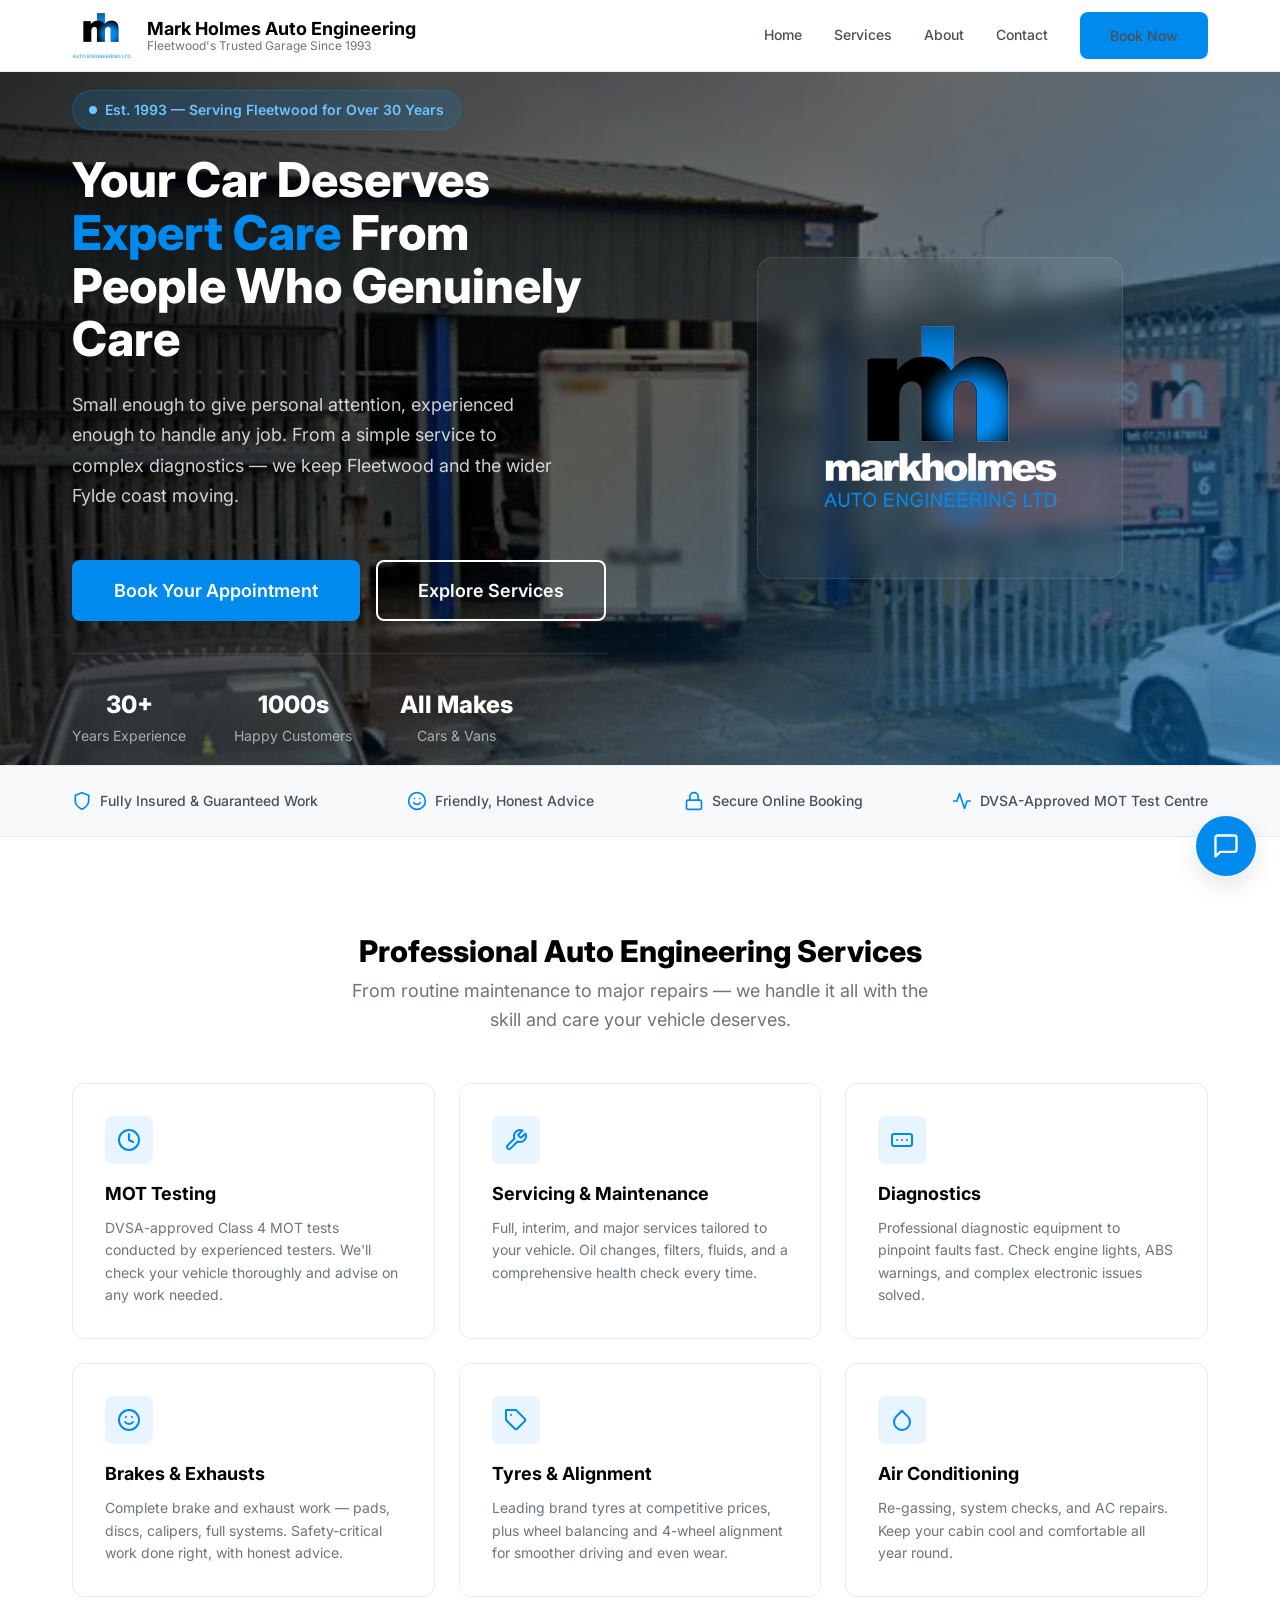
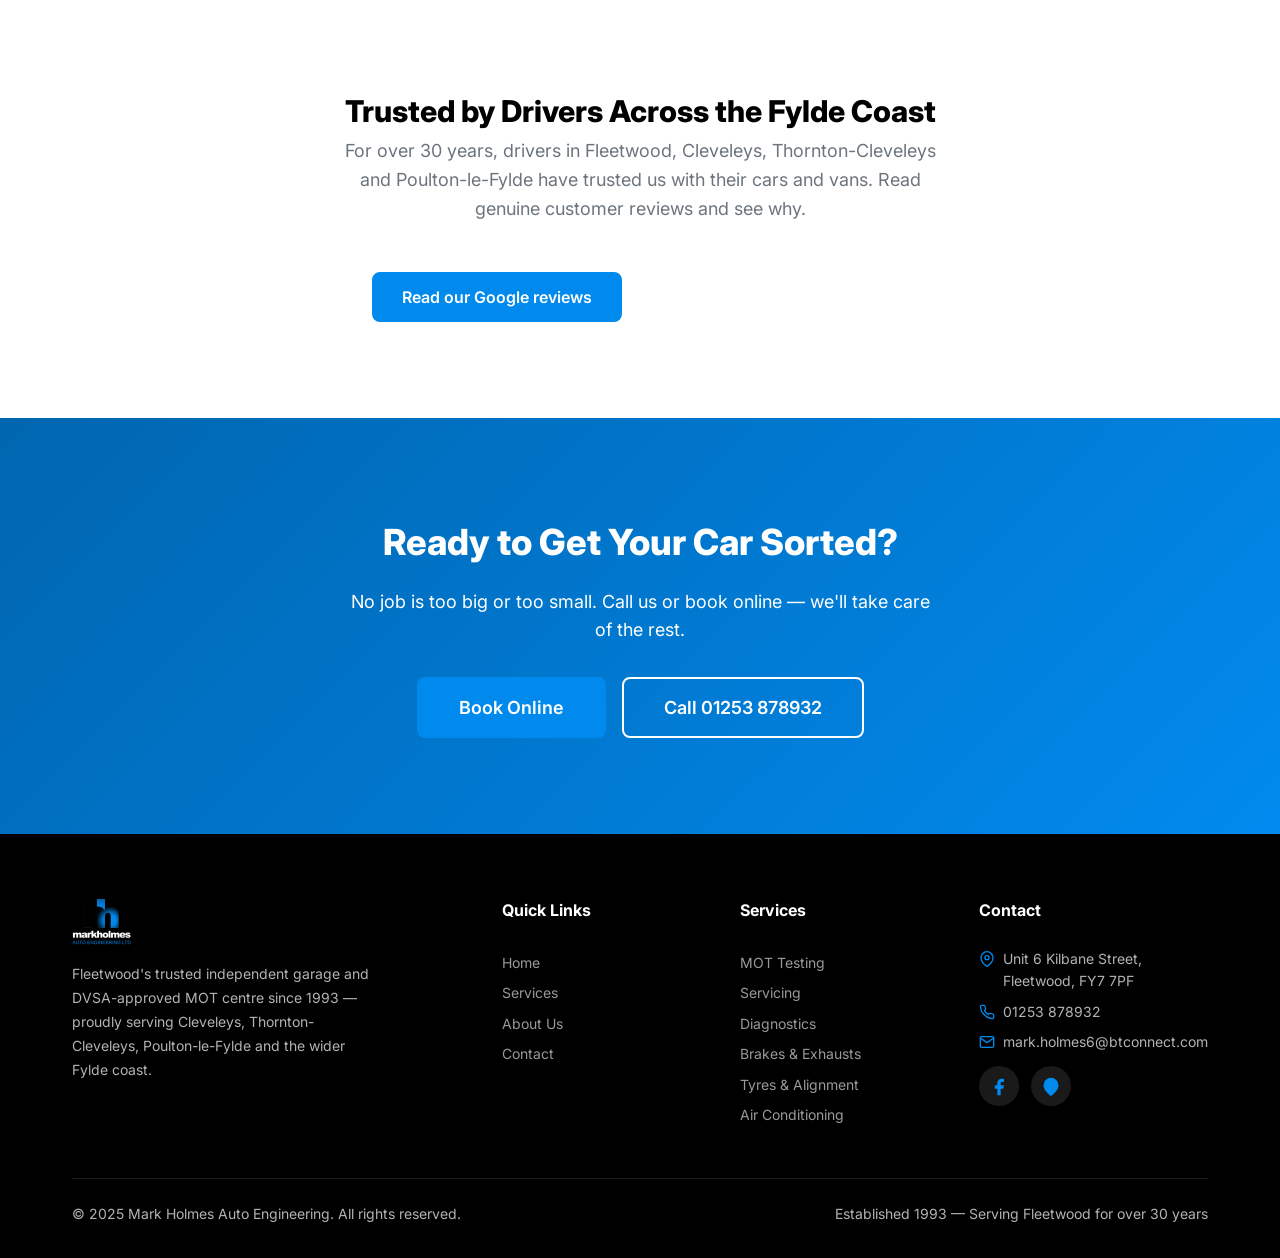
==== commit 1888d0d4: "Local SEO: LocalBusiness schema, canonical/OG, robots+sitemap, Fylde-coast reach Add the missing loc" ====
--- a/index.html
+++ b/index.html
@@ -3,13 +3,110 @@
 <head>
   <meta charset="UTF-8">
   <meta name="viewport" content="width=device-width, initial-scale=1.0">
-  <meta name="description" content="Mark Holmes Auto Engineering — Fleetwood's trusted independent garage since 1993. MOTs, servicing, repairs, diagnostics, air con, tyres, exhausts & 4 wheel alignment.">
+  <meta name="description" content="DVSA-approved MOT centre & trusted independent garage in Fleetwood since 1993, serving Cleveleys, Thornton-Cleveleys, Poulton-le-Fylde & the Fylde coast. MOTs, servicing & repairs.">
   <title>Mark Holmes Auto Engineering | Fleetwood's Trusted Garage Since 1993</title>
   <link rel="preconnect" href="https://fonts.googleapis.com">
   <link rel="preconnect" href="https://fonts.gstatic.com" crossorigin>
   <link href="https://fonts.googleapis.com/css2?family=Inter:wght@400;500;600;700;800&display=swap" rel="stylesheet">
-  <link rel="stylesheet" href="/css/style.css">
+  <link rel="stylesheet" href="/css/style.css?v=3">
   <link rel="icon" type="image/png" href="data:image/svg+xml,%3Csvg xmlns='http://www.w3.org/2000/svg' viewBox='0 0 32 32'%3E%3Crect width='32' height='32' rx='4' fill='%23018aee'/%3E%3Ctext x='16' y='22' font-size='18' font-weight='bold' fill='white' text-anchor='middle' font-family='Inter,sans-serif'%3EMH%3C/text%3E%3C/svg%3E">
+
+  <!-- ===== SEO: canonical, social & structured data ===== -->
+  <link rel="canonical" href="https://markholmesautoengineering.uk/">
+  <meta property="og:type" content="website">
+  <meta property="og:site_name" content="Mark Holmes Auto Engineering">
+  <meta property="og:locale" content="en_GB">
+  <meta property="og:title" content="Mark Holmes Auto Engineering | Fleetwood's Trusted Garage Since 1993">
+  <meta property="og:description" content="DVSA-approved MOT centre & trusted independent garage in Fleetwood since 1993, serving Cleveleys, Poulton-le-Fylde & the Fylde coast.">
+  <meta property="og:url" content="https://markholmesautoengineering.uk/">
+  <meta property="og:image" content="https://markholmesautoengineering.uk/images/hero.jpg">
+  <meta name="twitter:card" content="summary_large_image">
+  <meta name="twitter:title" content="Mark Holmes Auto Engineering | Fleetwood's Trusted Garage Since 1993">
+  <meta name="twitter:description" content="DVSA-approved MOT centre & trusted independent garage in Fleetwood since 1993, serving the Fylde coast.">
+  <meta name="twitter:image" content="https://markholmesautoengineering.uk/images/hero.jpg">
+
+  <script type="application/ld+json">
+  {
+    "@context": "https://schema.org",
+    "@type": ["AutoRepair", "LocalBusiness"],
+    "@id": "https://markholmesautoengineering.uk/#business",
+    "name": "Mark Holmes Auto Engineering",
+    "url": "https://markholmesautoengineering.uk/",
+    "logo": "https://markholmesautoengineering.uk/images/MARK%20HOLMES%20LOGO.png",
+    "image": [
+      "https://markholmesautoengineering.uk/images/hero.jpg",
+      "https://markholmesautoengineering.uk/images/MARK%20HOLMES%20LOGO.png"
+    ],
+    "description": "DVSA-approved MOT test centre and independent garage in Fleetwood, serving the Fylde coast since 1993. MOTs, servicing, repairs, diagnostics, brakes, air conditioning, tyres, exhausts and 4-wheel alignment.",
+    "telephone": "+441253878932",
+    "email": "mark.holmes6@btconnect.com",
+    "foundingDate": "1993",
+    "priceRange": "££",
+    "currenciesAccepted": "GBP",
+    "paymentAccepted": "Cash, Debit Card, Credit Card",
+    "address": {
+      "@type": "PostalAddress",
+      "streetAddress": "Unit 6 Kilbane Street",
+      "addressLocality": "Fleetwood",
+      "addressRegion": "Lancashire",
+      "postalCode": "FY7 7PF",
+      "addressCountry": "GB"
+    },
+    "geo": {
+      "@type": "GeoCoordinates",
+      "latitude": 53.906075,
+      "longitude": -3.025302
+    },
+    "hasMap": "https://www.google.com/maps/search/?api=1&query=Mark+Holmes+Auto+Engineering+Fleetwood+FY7+7PF",
+    "openingHoursSpecification": [
+      {
+        "@type": "OpeningHoursSpecification",
+        "dayOfWeek": ["Monday", "Tuesday", "Wednesday", "Thursday", "Friday"],
+        "opens": "08:00",
+        "closes": "17:00"
+      },
+      {
+        "@type": "OpeningHoursSpecification",
+        "dayOfWeek": "Saturday",
+        "opens": "09:00",
+        "closes": "13:00"
+      }
+    ],
+    "areaServed": [
+      { "@type": "City", "name": "Fleetwood" },
+      { "@type": "City", "name": "Cleveleys" },
+      { "@type": "City", "name": "Thornton-Cleveleys" },
+      { "@type": "City", "name": "Poulton-le-Fylde" },
+      { "@type": "AdministrativeArea", "name": "Wyre" },
+      { "@type": "Place", "name": "Fylde Coast" }
+    ],
+    "sameAs": [
+      "https://www.facebook.com/markholmesfleetwood",
+      "https://bookmygarage.com/garage-detail/markholmesautoengineeringltd/fy77pf/"
+    ],
+    "hasOfferCatalog": {
+      "@type": "OfferCatalog",
+      "name": "Garage Services",
+      "itemListElement": [
+        { "@type": "Offer", "itemOffered": { "@type": "Service", "name": "MOT Test" } },
+        { "@type": "Offer", "itemOffered": { "@type": "Service", "name": "Car Servicing & Maintenance" } },
+        { "@type": "Offer", "itemOffered": { "@type": "Service", "name": "Vehicle Diagnostics" } },
+        { "@type": "Offer", "itemOffered": { "@type": "Service", "name": "Brake Repairs" } },
+        { "@type": "Offer", "itemOffered": { "@type": "Service", "name": "Air Conditioning Re-gas & Service" } },
+        { "@type": "Offer", "itemOffered": { "@type": "Service", "name": "Tyres & 4-Wheel Alignment" } },
+        { "@type": "Offer", "itemOffered": { "@type": "Service", "name": "Exhaust Repairs" } }
+      ]
+    }
+  }
+  </script>
+  <script type="application/ld+json">
+  {
+    "@context": "https://schema.org",
+    "@type": "WebSite",
+    "name": "Mark Holmes Auto Engineering",
+    "url": "https://markholmesautoengineering.uk/"
+  }
+  </script>
 </head>
 <body>
 
@@ -45,7 +142,7 @@
       <div class="hero-content">
         <div class="hero-badge">Est. 1993 — Serving Fleetwood for Over 30 Years</div>
         <h1>Your Car Deserves <span class="highlight">Expert Care</span> From People Who Genuinely Care</h1>
-        <p>Small enough to give personal attention, experienced enough to handle any job. From a simple service to complex diagnostics — we keep Fleetwood moving.</p>
+        <p>Small enough to give personal attention, experienced enough to handle any job. From a simple service to complex diagnostics — we keep Fleetwood and the wider Fylde coast moving.</p>
         <div class="hero-actions">
           <a href="/contact.html" class="btn btn-primary btn-lg">Book Your Appointment</a>
           <a href="/services.html" class="btn btn-outline btn-lg">Explore Services</a>
@@ -90,7 +187,7 @@
       </div>
       <div class="trust-item">
         <svg viewBox="0 0 24 24" fill="none" stroke="currentColor" stroke-width="2" stroke-linecap="round" stroke-linejoin="round"><polyline points="22 12 18 12 15 21 9 3 6 12 2 12"/></svg>
-        Competitive, Transparent Pricing
+        DVSA-Approved MOT Test Centre
       </div>
     </div>
   </div>
@@ -108,7 +205,7 @@
             <svg viewBox="0 0 24 24" fill="none" stroke="currentColor" stroke-width="2" stroke-linecap="round" stroke-linejoin="round"><circle cx="12" cy="12" r="10"/><polyline points="12 6 12 12 16 14"/></svg>
           </div>
           <h3>MOT Testing</h3>
-          <p>Class 4 MOT tests conducted by experienced testers. We'll check your vehicle thoroughly and advise on any work needed.</p>
+          <p>DVSA-approved Class 4 MOT tests conducted by experienced testers. We'll check your vehicle thoroughly and advise on any work needed.</p>
         </div>
         <div class="service-card fade-in">
           <div class="service-card-icon">
@@ -145,6 +242,18 @@
           <h3>Air Conditioning</h3>
           <p>Re-gassing, system checks, and AC repairs. Keep your cabin cool and comfortable all year round.</p>
         </div>
+      </div>
+    </div>
+  </section>
+
+  <!-- ===== REVIEWS ===== -->
+  <section class="section" style="padding-top: 0;">
+    <div class="container text-center">
+      <h2 class="section-title fade-in">Trusted by Drivers Across the Fylde Coast</h2>
+      <p class="section-subtitle fade-in">For over 30 years, drivers in Fleetwood, Cleveleys, Thornton-Cleveleys and Poulton-le-Fylde have trusted us with their cars and vans. Read genuine customer reviews and see why.</p>
+      <div class="hero-actions" style="justify-content: center;">
+        <a href="https://www.google.com/maps/search/?api=1&query=Mark+Holmes+Auto+Engineering+Fleetwood+FY7+7PF" class="btn btn-primary" target="_blank" rel="noopener">Read our Google reviews</a>
+        <a href="https://bookmygarage.com/garage-detail/markholmesautoengineeringltd/fy77pf/" class="btn btn-outline" target="_blank" rel="noopener">Reviews on BookMyGarage</a>
       </div>
     </div>
   </section>
@@ -167,7 +276,7 @@
       <div class="footer-grid">
         <div class="footer-brand">
           <img src="/images/MARK%20HOLMES%20LOGO.png" alt="Mark Holmes Auto Engineering">
-          <p>Fleetwood's trusted independent garage since 1993. Professional auto engineering services with a personal touch.</p>
+          <p>Fleetwood's trusted independent garage and DVSA-approved MOT centre since 1993 — proudly serving Cleveleys, Thornton-Cleveleys, Poulton-le-Fylde and the wider Fylde coast.</p>
         </div>
         <div class="footer-links">
           <h4>Quick Links</h4>
@@ -189,7 +298,7 @@
           <h4>Contact</h4>
           <p>
             <svg viewBox="0 0 24 24" fill="none" stroke="currentColor" stroke-width="2" stroke-linecap="round" stroke-linejoin="round"><path d="M21 10c0 7-9 13-9 13s-9-6-9-13a9 9 0 0 1 18 0z"/><circle cx="12" cy="10" r="3"/></svg>
-            Unit 6 Kilbane St, Fleetwood, FY7 7PF
+            Unit 6 Kilbane Street, Fleetwood, FY7 7PF
           </p>
           <p>
             <svg viewBox="0 0 24 24" fill="none" stroke="currentColor" stroke-width="2" stroke-linecap="round" stroke-linejoin="round"><path d="M22 16.92v3a2 2 0 0 1-2.18 2 19.79 19.79 0 0 1-8.63-3.07 19.5 19.5 0 0 1-6-6 19.79 19.79 0 0 1-3.07-8.67A2 2 0 0 1 4.11 2h3a2 2 0 0 1 2 1.72 12.84 12.84 0 0 0 .7 2.81 2 2 0 0 1-.45 2.11L8.09 9.91a16 16 0 0 0 6 6l1.27-1.27a2 2 0 0 1 2.11-.45 12.84 12.84 0 0 0 2.81.7A2 2 0 0 1 22 16.92z"/></svg>
@@ -200,7 +309,7 @@
             mark.holmes6@btconnect.com
           </p>
           <div class="footer-social">
-            <a href="https://www.facebook.com/people/Mark-Holmes-Auto-Engineering/" target="_blank" rel="noopener" aria-label="Facebook">
+            <a href="https://www.facebook.com/markholmesfleetwood" target="_blank" rel="noopener" aria-label="Facebook">
               <svg viewBox="0 0 24 24" fill="currentColor"><path d="M18 2h-3a5 5 0 0 0-5 5v3H7v4h3v8h4v-8h3l1-4h-4V7a1 1 0 0 1 1-1h3z"/></svg>
             </a>
             <a href="https://www.google.com/maps/search/?api=1&query=Unit+6+Kilbane+St+Fleetwood+FY7+7PF" target="_blank" rel="noopener" aria-label="Google Maps">
@@ -217,6 +326,6 @@
   </footer>
 
   <script src="/js/main.js"></script>
-  <script src="/js/chat.js"></script>
+  <script src="/js/chat.js?v=3"></script>
 </body>
 </html>
--- a/css/style.css
+++ b/css/style.css
@@ -1505,6 +1505,31 @@
   gap: var(--spacing-sm);
 }
 
+.chat-close {
+  background: transparent;
+  border: none;
+  color: var(--white);
+  cursor: pointer;
+  padding: 4px;
+  display: flex;
+  align-items: center;
+  justify-content: center;
+  border-radius: 50%;
+  opacity: 0.85;
+  transition: opacity var(--transition), background var(--transition);
+  flex-shrink: 0;
+}
+
+.chat-close:hover {
+  opacity: 1;
+  background: rgba(255, 255, 255, 0.15);
+}
+
+.chat-close svg {
+  width: 20px;
+  height: 20px;
+}
+
 .chat-header-avatar {
   width: 36px;
   height: 36px;
@@ -1703,6 +1728,21 @@
     width: 24px;
     height: 24px;
   }
+}
+
+/* Lock the page behind the full-screen mobile chat so the on-screen keyboard
+   can't scroll the chat header/messages out of view (see js/chat.js). The
+   inline body `top: -<scrollY>px` preserves the visual scroll position. */
+html.chat-open,
+html.chat-open body {
+  overflow: hidden;
+}
+
+html.chat-open body {
+  position: fixed;
+  left: 0;
+  right: 0;
+  width: 100%;
 }
 
 /* --- Animations --- */
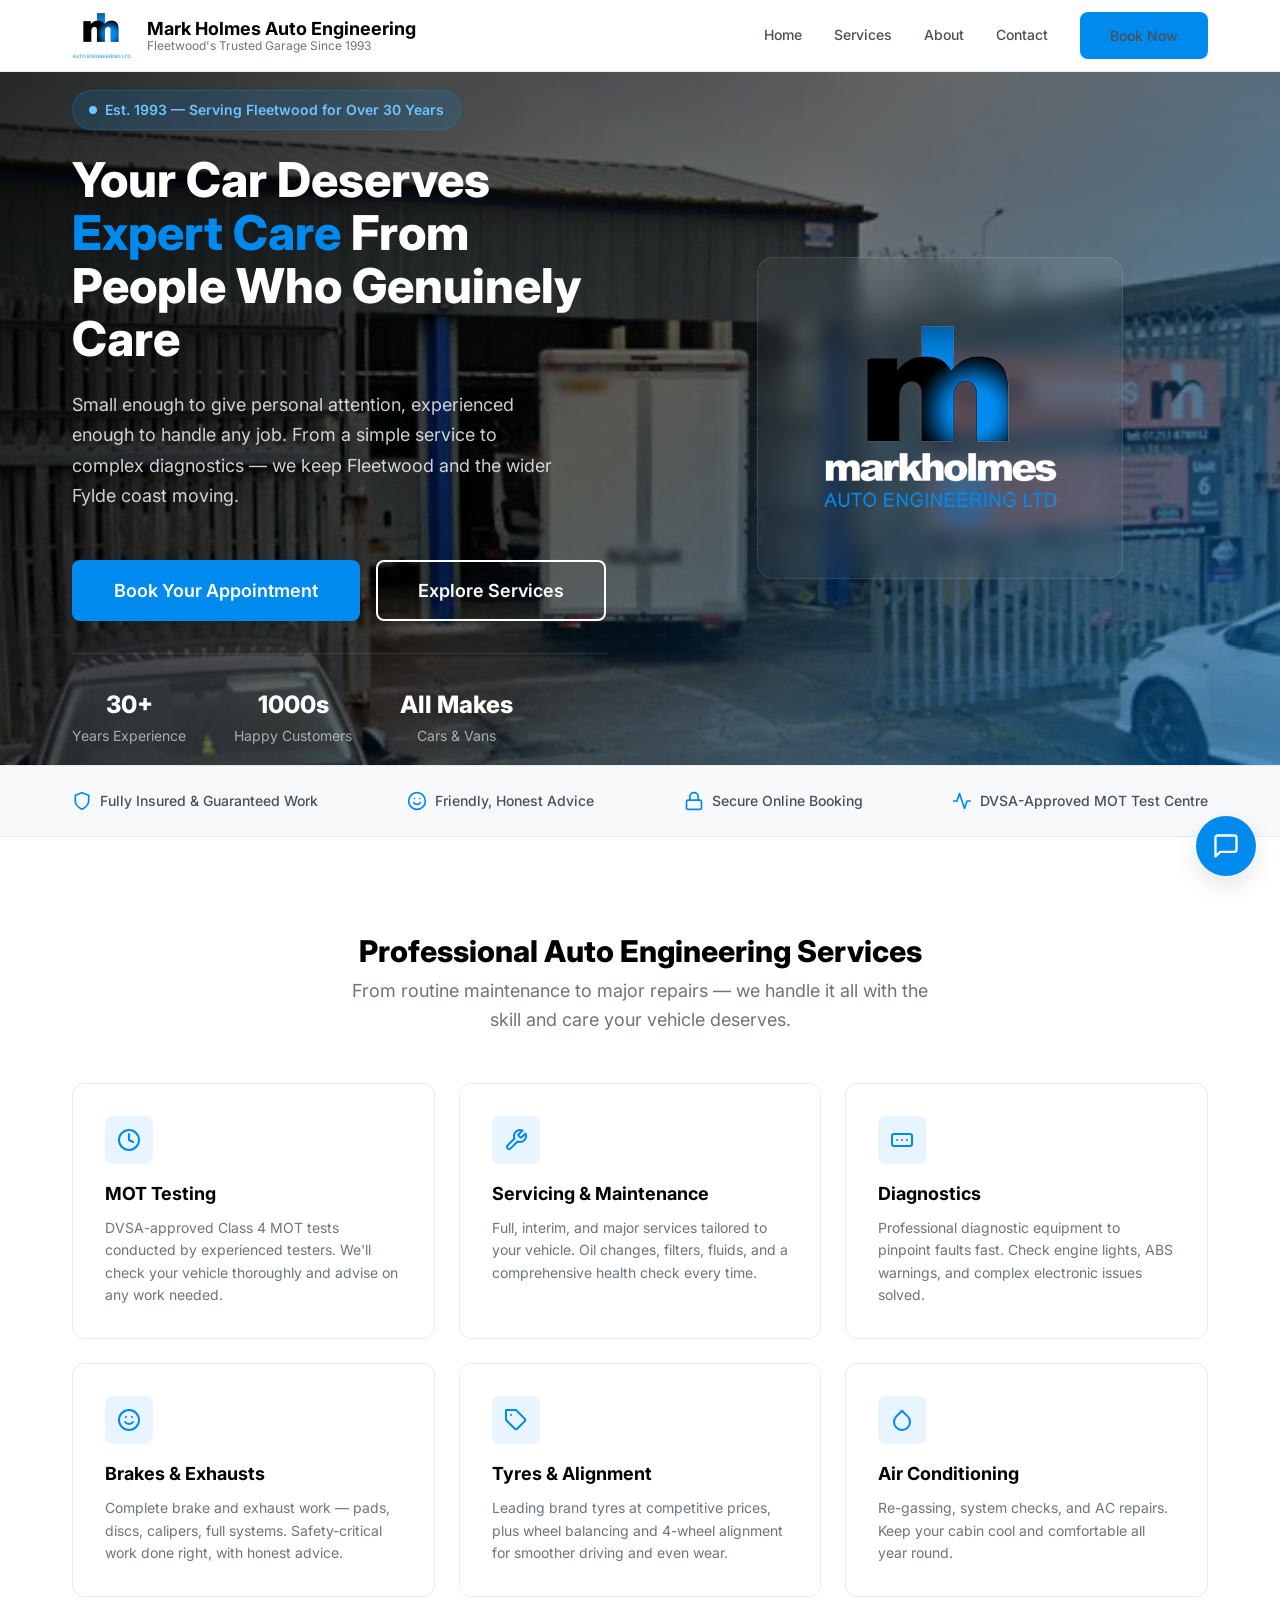
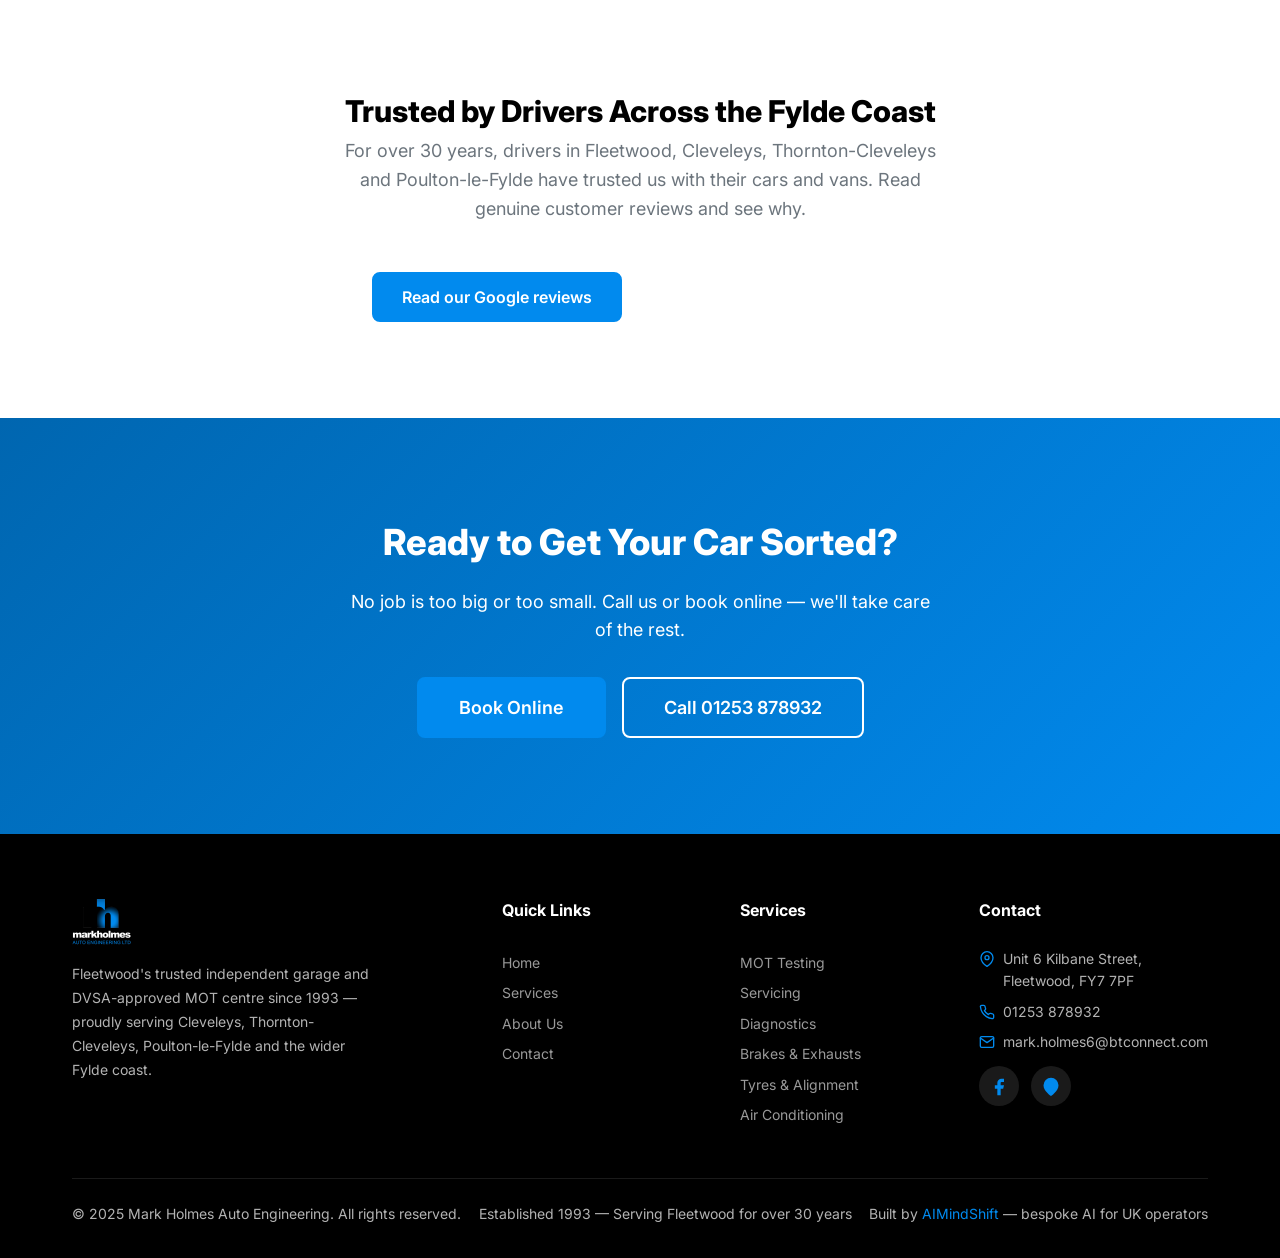
==== commit 0f52409b: "Add AIMindShift footer backlink across all pages Add a sitewide 'Built by AIMindShift — bespoke AI f" ====
--- a/index.html
+++ b/index.html
@@ -321,6 +321,7 @@
       <div class="footer-bottom">
         <p>&copy; 2025 Mark Holmes Auto Engineering. All rights reserved.</p>
         <p>Established 1993 — Serving Fleetwood for over 30 years</p>
+        <p>Built by <a href="https://aimindshift.consulting" target="_blank" rel="noopener">AIMindShift</a> — bespoke AI for UK operators</p>
       </div>
     </div>
   </footer>
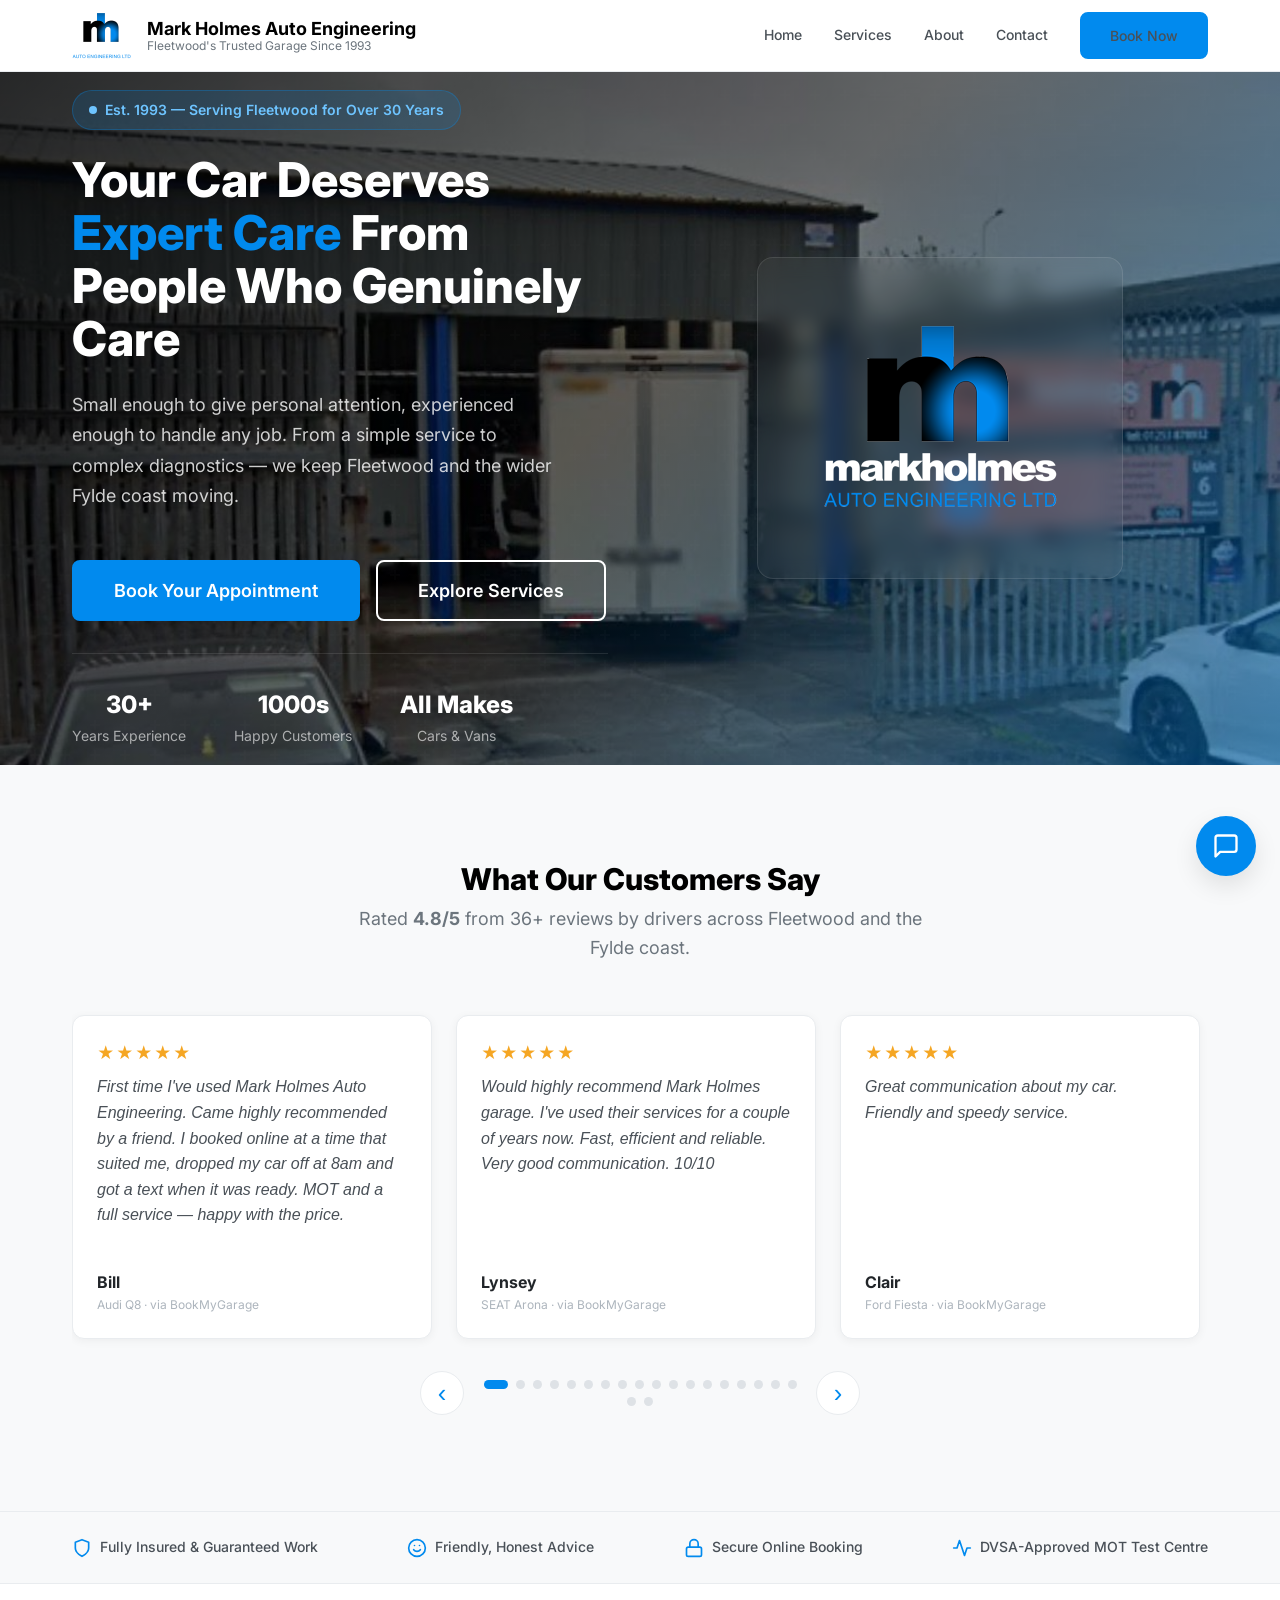
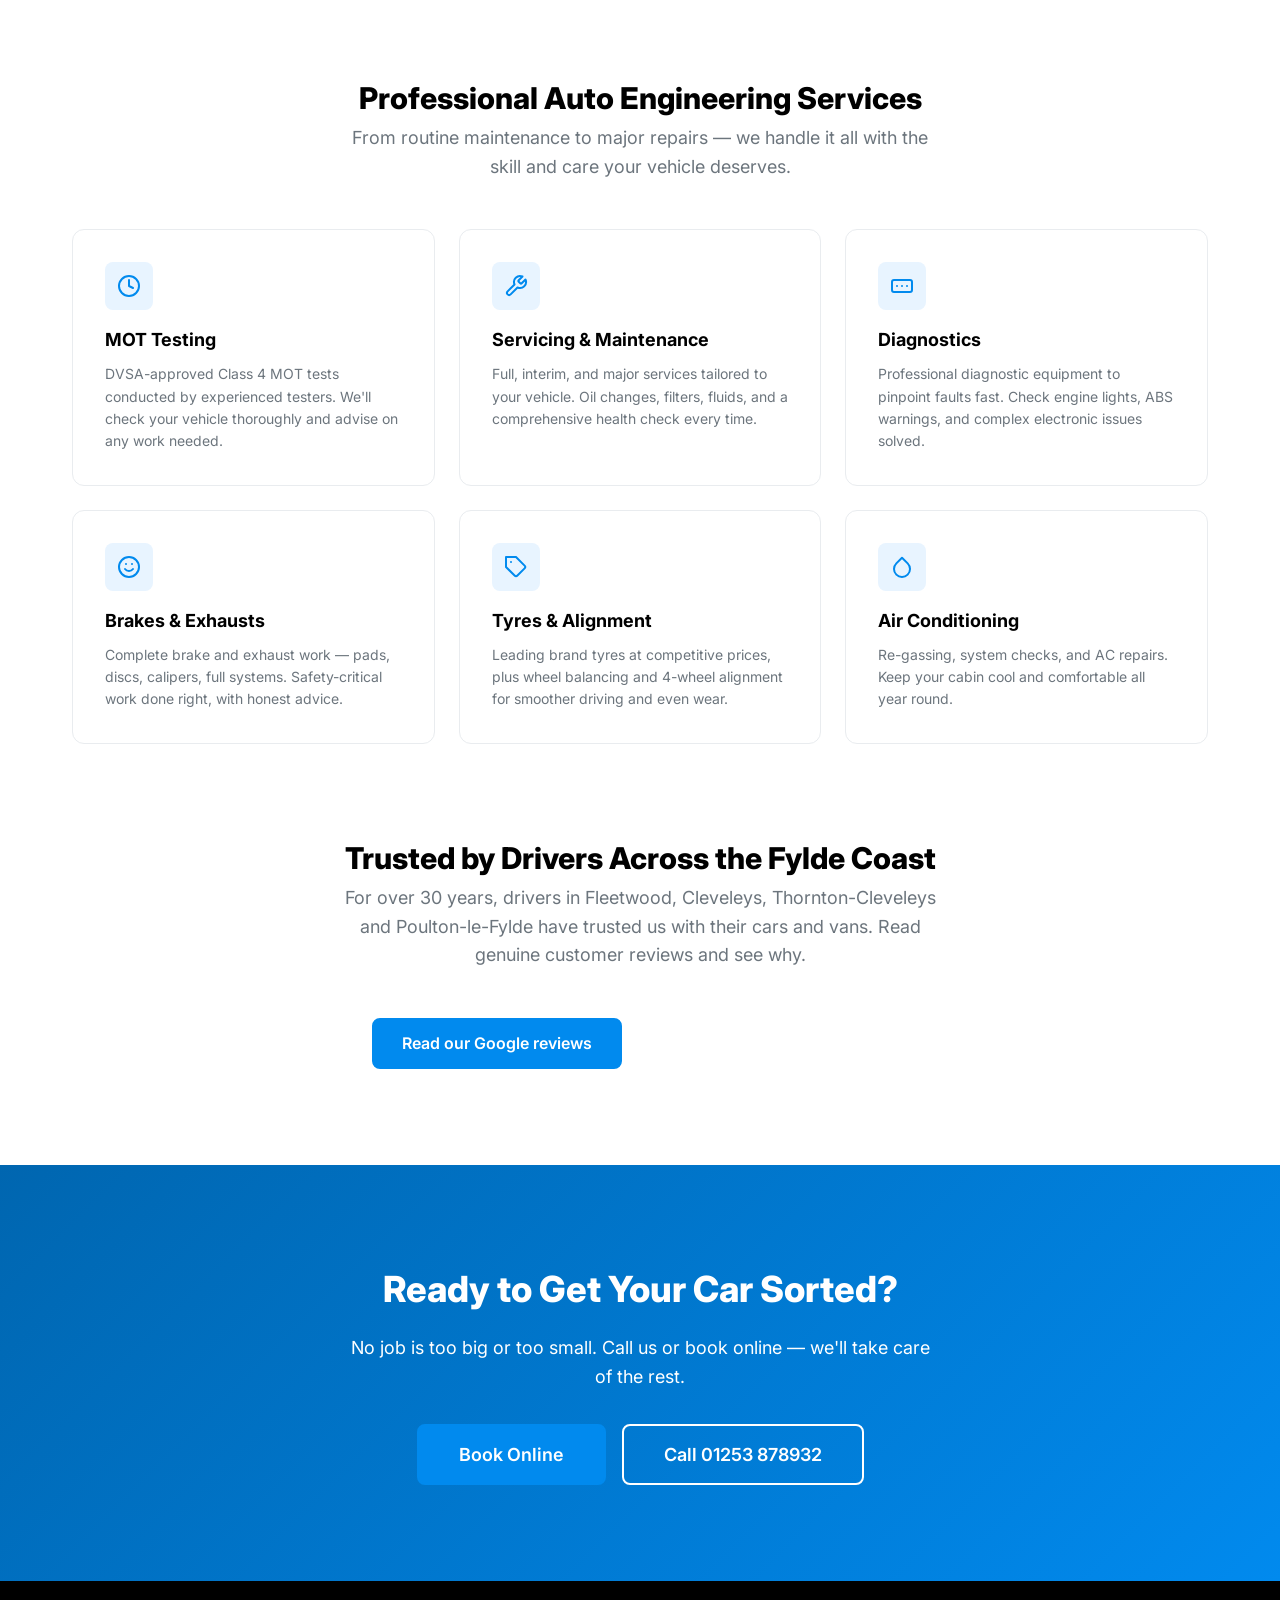
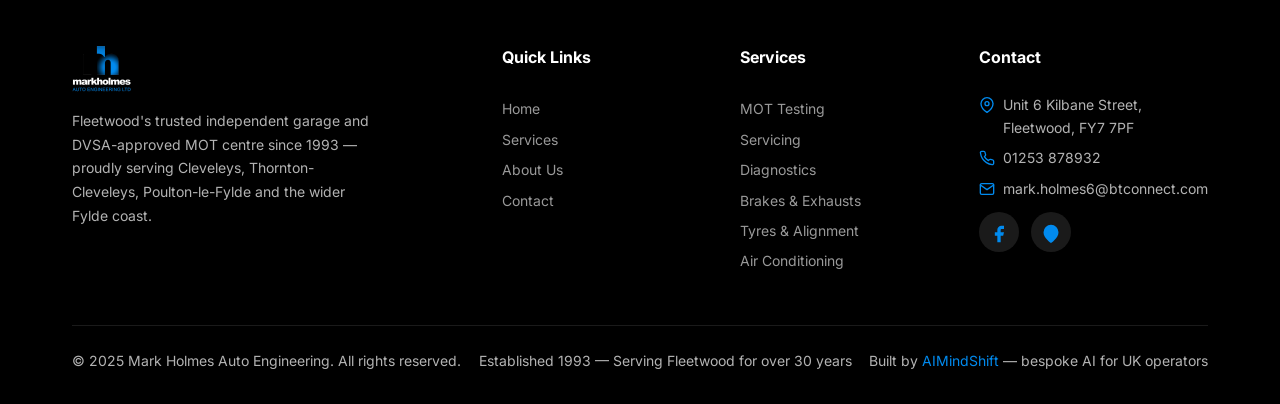
==== commit 08eb4a4b: "Add customer reviews carousel under the hero (homepage) - New reviews carousel directly under the he" ====
--- a/index.html
+++ b/index.html
@@ -8,7 +8,7 @@
   <link rel="preconnect" href="https://fonts.googleapis.com">
   <link rel="preconnect" href="https://fonts.gstatic.com" crossorigin>
   <link href="https://fonts.googleapis.com/css2?family=Inter:wght@400;500;600;700;800&display=swap" rel="stylesheet">
-  <link rel="stylesheet" href="/css/style.css?v=3">
+  <link rel="stylesheet" href="/css/style.css?v=4">
   <link rel="icon" type="image/png" href="data:image/svg+xml,%3Csvg xmlns='http://www.w3.org/2000/svg' viewBox='0 0 32 32'%3E%3Crect width='32' height='32' rx='4' fill='%23018aee'/%3E%3Ctext x='16' y='22' font-size='18' font-weight='bold' fill='white' text-anchor='middle' font-family='Inter,sans-serif'%3EMH%3C/text%3E%3C/svg%3E">
 
   <!-- ===== SEO: canonical, social & structured data ===== -->
@@ -96,7 +96,21 @@
         { "@type": "Offer", "itemOffered": { "@type": "Service", "name": "Tyres & 4-Wheel Alignment" } },
         { "@type": "Offer", "itemOffered": { "@type": "Service", "name": "Exhaust Repairs" } }
       ]
-    }
+    },
+    "aggregateRating": {
+      "@type": "AggregateRating",
+      "ratingValue": "4.8",
+      "reviewCount": "36",
+      "bestRating": "5",
+      "worstRating": "1"
+    },
+    "review": [
+      { "@type": "Review", "author": { "@type": "Person", "name": "Susan B." }, "reviewRating": { "@type": "Rating", "ratingValue": "5", "bestRating": "5" }, "reviewBody": "Highly recommended. Excellent service, nothing too much trouble. We have used this garage for 20+ years." },
+      { "@type": "Review", "author": { "@type": "Person", "name": "Andrew M." }, "reviewRating": { "@type": "Rating", "ratingValue": "5", "bestRating": "5" }, "reviewBody": "Called into Mark Holmes Fleetwood, booked in promptly, diagnosed and fixed. Extremely professional — our go-to for service, repairs and MOT from now on. Highly recommend." },
+      { "@type": "Review", "author": { "@type": "Person", "name": "Lynsey" }, "reviewRating": { "@type": "Rating", "ratingValue": "5", "bestRating": "5" }, "reviewBody": "Would highly recommend Mark Holmes garage. Fast, efficient and reliable. Very good communication. 10/10" },
+      { "@type": "Review", "author": { "@type": "Person", "name": "Janice R." }, "reviewRating": { "@type": "Rating", "ratingValue": "5", "bestRating": "5" }, "reviewBody": "Took it in for a knocking noise that two other garages couldn't find. Over the moon they found it and fixed it. Very reasonably priced. Defo recommend." },
+      { "@type": "Review", "author": { "@type": "Person", "name": "Stuart Y." }, "reviewRating": { "@type": "Rating", "ratingValue": "5", "bestRating": "5" }, "reviewBody": "Great service, great guys, fast and reliable. Best garage in Fleetwood by far." }
+    ]
   }
   </script>
   <script type="application/ld+json">
@@ -166,6 +180,144 @@
         <div class="hero-logo-card">
           <img src="/images/MARK%20HOLMES%20LOGO.png" alt="Mark Holmes Auto Engineering Logo">
         </div>
+      </div>
+    </div>
+  </section>
+
+  <!-- ===== REVIEWS CAROUSEL ===== -->
+  <section class="section reviews-section">
+    <div class="container text-center">
+      <h2 class="section-title fade-in">What Our Customers Say</h2>
+      <p class="section-subtitle fade-in">Rated <strong>4.8/5</strong> from 36+ reviews by drivers across Fleetwood and the Fylde coast.</p>
+    </div>
+    <div class="container reviews-carousel" id="reviewsCarousel">
+      <div class="reviews-track" id="reviewsTrack">
+
+        <article class="review-card">
+          <div class="review-stars" aria-label="5 out of 5 stars">★★★★★</div>
+          <p class="review-text">First time I've used Mark Holmes Auto Engineering. Came highly recommended by a friend. I booked online at a time that suited me, dropped my car off at 8am and got a text when it was ready. MOT and a full service — happy with the price.</p>
+          <div class="review-meta"><span class="review-author">Bill</span><span class="review-source">Audi Q8 · via BookMyGarage</span></div>
+        </article>
+
+        <article class="review-card">
+          <div class="review-stars" aria-label="5 out of 5 stars">★★★★★</div>
+          <p class="review-text">Would highly recommend Mark Holmes garage. I've used their services for a couple of years now. Fast, efficient and reliable. Very good communication. 10/10</p>
+          <div class="review-meta"><span class="review-author">Lynsey</span><span class="review-source">SEAT Arona · via BookMyGarage</span></div>
+        </article>
+
+        <article class="review-card">
+          <div class="review-stars" aria-label="5 out of 5 stars">★★★★★</div>
+          <p class="review-text">Great communication about my car. Friendly and speedy service.</p>
+          <div class="review-meta"><span class="review-author">Clair</span><span class="review-source">Ford Fiesta · via BookMyGarage</span></div>
+        </article>
+
+        <article class="review-card">
+          <div class="review-stars" aria-label="5 out of 5 stars">★★★★★</div>
+          <p class="review-text">Highly recommended. Excellent service, nothing too much trouble. We have used this garage for 20+ years.</p>
+          <div class="review-meta"><span class="review-author">Susan B.</span><span class="review-source">via Google</span></div>
+        </article>
+
+        <article class="review-card">
+          <div class="review-stars" aria-label="5 out of 5 stars">★★★★★</div>
+          <p class="review-text">Major dealership was totally inflexible about a fault with my car. Called into Mark Holmes Fleetwood, booked in promptly, diagnosed and fixed. Extremely professional — our go-to for service, repairs and MOT from now on. Highly recommend.</p>
+          <div class="review-meta"><span class="review-author">Andrew M.</span><span class="review-source">via Google</span></div>
+        </article>
+
+        <article class="review-card">
+          <div class="review-stars" aria-label="5 out of 5 stars">★★★★★</div>
+          <p class="review-text">MOT carried out, fast and very professional. Fitted new tyres at a great price. Really good garage and sound advice. Will definitely be using again.</p>
+          <div class="review-meta"><span class="review-author">Rick W.</span><span class="review-source">via Google</span></div>
+        </article>
+
+        <article class="review-card">
+          <div class="review-stars" aria-label="5 out of 5 stars">★★★★★</div>
+          <p class="review-text">Mark came to my house, picked my van up and fixed it in a day — amazing, as it's my work van. Very reasonable price. Would definitely recommend. Thanks guys 👍</p>
+          <div class="review-meta"><span class="review-author">Jason B.</span><span class="review-source">via Google</span></div>
+        </article>
+
+        <article class="review-card">
+          <div class="review-stars" aria-label="5 out of 5 stars">★★★★★</div>
+          <p class="review-text">Took it in for a knocking noise that Kwik Fit and another garage couldn't find. A lot of work on shockers and ball joints, but over the moon they actually found it and fixed it. Very reasonably priced. Defo recommend.</p>
+          <div class="review-meta"><span class="review-author">Janice R.</span><span class="review-source">via Google</span></div>
+        </article>
+
+        <article class="review-card">
+          <div class="review-stars" aria-label="5 out of 5 stars">★★★★★</div>
+          <p class="review-text">Really good garage, excellent value. Needed a service, new battery and brake pads. Job well done, car running great. Thanks.</p>
+          <div class="review-meta"><span class="review-author">B. McC</span><span class="review-source">via Google</span></div>
+        </article>
+
+        <article class="review-card">
+          <div class="review-stars" aria-label="5 out of 5 stars">★★★★★</div>
+          <p class="review-text">If you want quality, expert and thorough hands on your prized possessions, Mark and the team are the only place to go in the North West. Passing through Poulton with a weeping hose, they quickly found the issue and sorted it.</p>
+          <div class="review-meta"><span class="review-author">Rich A.</span><span class="review-source">via Google</span></div>
+        </article>
+
+        <article class="review-card">
+          <div class="review-stars" aria-label="5 out of 5 stars">★★★★★</div>
+          <p class="review-text">Excellent service as always from Mark, very reasonable prices. Would recommend this garage to anyone — and I do! I've been a customer for many years 👍</p>
+          <div class="review-meta"><span class="review-author">Andrea H.</span><span class="review-source">via Google</span></div>
+        </article>
+
+        <article class="review-card">
+          <div class="review-stars" aria-label="5 out of 5 stars">★★★★★</div>
+          <p class="review-text">Excellent service and a pleasant person to deal with. Been servicing my cars for 8 years — no complaints.</p>
+          <div class="review-meta"><span class="review-author">Krysia W.</span><span class="review-source">via Google</span></div>
+        </article>
+
+        <article class="review-card">
+          <div class="review-stars" aria-label="5 out of 5 stars">★★★★★</div>
+          <p class="review-text">Top man, as usual — brilliant fast service. MOT, service and air conditioning recharged. Very reliable.</p>
+          <div class="review-meta"><span class="review-author">Ian B.</span><span class="review-source">via Google</span></div>
+        </article>
+
+        <article class="review-card">
+          <div class="review-stars" aria-label="5 out of 5 stars">★★★★★</div>
+          <p class="review-text">Great service, great guys, fast and reliable 👏 Best garage in Fleetwood by far.</p>
+          <div class="review-meta"><span class="review-author">Stuart Y.</span><span class="review-source">via Google</span></div>
+        </article>
+
+        <article class="review-card">
+          <div class="review-stars" aria-label="5 out of 5 stars">★★★★★</div>
+          <p class="review-text">Really professional and reliable. I've been a customer for a while now and never had a single complaint.</p>
+          <div class="review-meta"><span class="review-author">Chris M.</span><span class="review-source">via Google</span></div>
+        </article>
+
+        <article class="review-card">
+          <div class="review-stars" aria-label="5 out of 5 stars">★★★★★</div>
+          <p class="review-text">Always done a great job for me — MOT, repairs and an oil leak investigation. Great service, thanks to the lads at Mark Holmes.</p>
+          <div class="review-meta"><span class="review-author">Julian W.</span><span class="review-source">via Google</span></div>
+        </article>
+
+        <article class="review-card">
+          <div class="review-stars" aria-label="5 out of 5 stars">★★★★★</div>
+          <p class="review-text">Desperately needed an engine oil top-up and the garage sorted me out nice and quick.</p>
+          <div class="review-meta"><span class="review-author">Zhinlap</span><span class="review-source">via Google</span></div>
+        </article>
+
+        <article class="review-card">
+          <div class="review-stars" aria-label="5 out of 5 stars">★★★★★</div>
+          <p class="review-text">Very experienced on all aspects of car care. Good, reliable service.</p>
+          <div class="review-meta"><span class="review-author">Freda Z.</span><span class="review-source">via Google</span></div>
+        </article>
+
+        <article class="review-card">
+          <div class="review-stars" aria-label="5 out of 5 stars">★★★★★</div>
+          <p class="review-text">First class — couldn't fault the service.</p>
+          <div class="review-meta"><span class="review-author">Michael W.</span><span class="review-source">via Google</span></div>
+        </article>
+
+        <article class="review-card">
+          <div class="review-stars" aria-label="5 out of 5 stars">★★★★★</div>
+          <p class="review-text">Very good workmanship. Would highly recommend this garage.</p>
+          <div class="review-meta"><span class="review-author">Ronnie C.</span><span class="review-source">via Google</span></div>
+        </article>
+
+      </div>
+      <div class="reviews-controls">
+        <button class="reviews-arrow prev" type="button" aria-label="Previous reviews">‹</button>
+        <div class="reviews-dots" id="reviewsDots"></div>
+        <button class="reviews-arrow next" type="button" aria-label="More reviews">›</button>
       </div>
     </div>
   </section>
@@ -326,7 +478,7 @@
     </div>
   </footer>
 
-  <script src="/js/main.js"></script>
+  <script src="/js/main.js?v=4"></script>
   <script src="/js/chat.js?v=3"></script>
 </body>
 </html>
--- a/css/style.css
+++ b/css/style.css
@@ -1783,3 +1783,139 @@
   clip: rect(0,0,0,0);
   border: 0;
 }
+
+/* --- Reviews Carousel --- */
+.reviews-section {
+  background: var(--gray-50);
+}
+
+.reviews-carousel {
+  position: relative;
+  margin-top: var(--spacing-xl);
+}
+
+.reviews-track {
+  display: flex;
+  gap: var(--spacing-lg);
+  overflow-x: auto;
+  scroll-snap-type: x mandatory;
+  scroll-behavior: smooth;
+  padding: var(--spacing-xs) var(--spacing-xs) var(--spacing-lg);
+  -ms-overflow-style: none;
+  scrollbar-width: none;
+}
+
+.reviews-track::-webkit-scrollbar {
+  display: none;
+}
+
+.review-card {
+  flex: 0 0 calc((100% - 2 * var(--spacing-lg)) / 3);
+  scroll-snap-align: start;
+  display: flex;
+  flex-direction: column;
+  gap: var(--spacing-sm);
+  background: var(--white);
+  border: 1px solid var(--gray-200);
+  border-radius: var(--radius-lg);
+  padding: var(--spacing-lg);
+  box-shadow: 0 2px 10px rgba(0, 0, 0, 0.05);
+}
+
+.review-stars {
+  color: #f5a623;
+  letter-spacing: 2px;
+  font-size: 1.05rem;
+}
+
+.review-text {
+  color: var(--gray-700);
+  font-style: italic;
+  line-height: 1.6;
+  flex: 1;
+}
+
+.review-meta {
+  display: flex;
+  flex-direction: column;
+  margin-top: var(--spacing-sm);
+}
+
+.review-author {
+  font-weight: 700;
+  color: var(--gray-900);
+}
+
+.review-source {
+  font-size: var(--font-size-xs);
+  color: var(--gray-500);
+}
+
+.reviews-controls {
+  display: flex;
+  align-items: center;
+  justify-content: center;
+  gap: var(--spacing-md);
+  margin-top: var(--spacing-sm);
+}
+
+.reviews-arrow {
+  width: 44px;
+  height: 44px;
+  border-radius: 50%;
+  border: 1px solid var(--gray-200);
+  background: var(--white);
+  color: var(--primary);
+  font-size: 1.6rem;
+  line-height: 1;
+  cursor: pointer;
+  display: flex;
+  align-items: center;
+  justify-content: center;
+  transition: all var(--transition);
+  flex-shrink: 0;
+}
+
+.reviews-arrow:hover {
+  background: var(--primary);
+  color: var(--white);
+  border-color: var(--primary);
+}
+
+.reviews-dots {
+  display: flex;
+  align-items: center;
+  gap: 8px;
+  flex-wrap: wrap;
+  justify-content: center;
+  max-width: 320px;
+}
+
+.reviews-dot {
+  width: 9px;
+  height: 9px;
+  border-radius: 50%;
+  border: none;
+  padding: 0;
+  background: var(--gray-300, #cbd5e1);
+  cursor: pointer;
+  transition: all var(--transition);
+}
+
+.reviews-dot.active {
+  background: var(--primary);
+  width: 24px;
+  border-radius: 5px;
+}
+
+@media (max-width: 1023px) {
+  .review-card {
+    flex-basis: calc((100% - var(--spacing-lg)) / 2);
+  }
+}
+
+@media (max-width: 767px) {
+  .review-card {
+    flex-basis: 85%;
+  }
+}
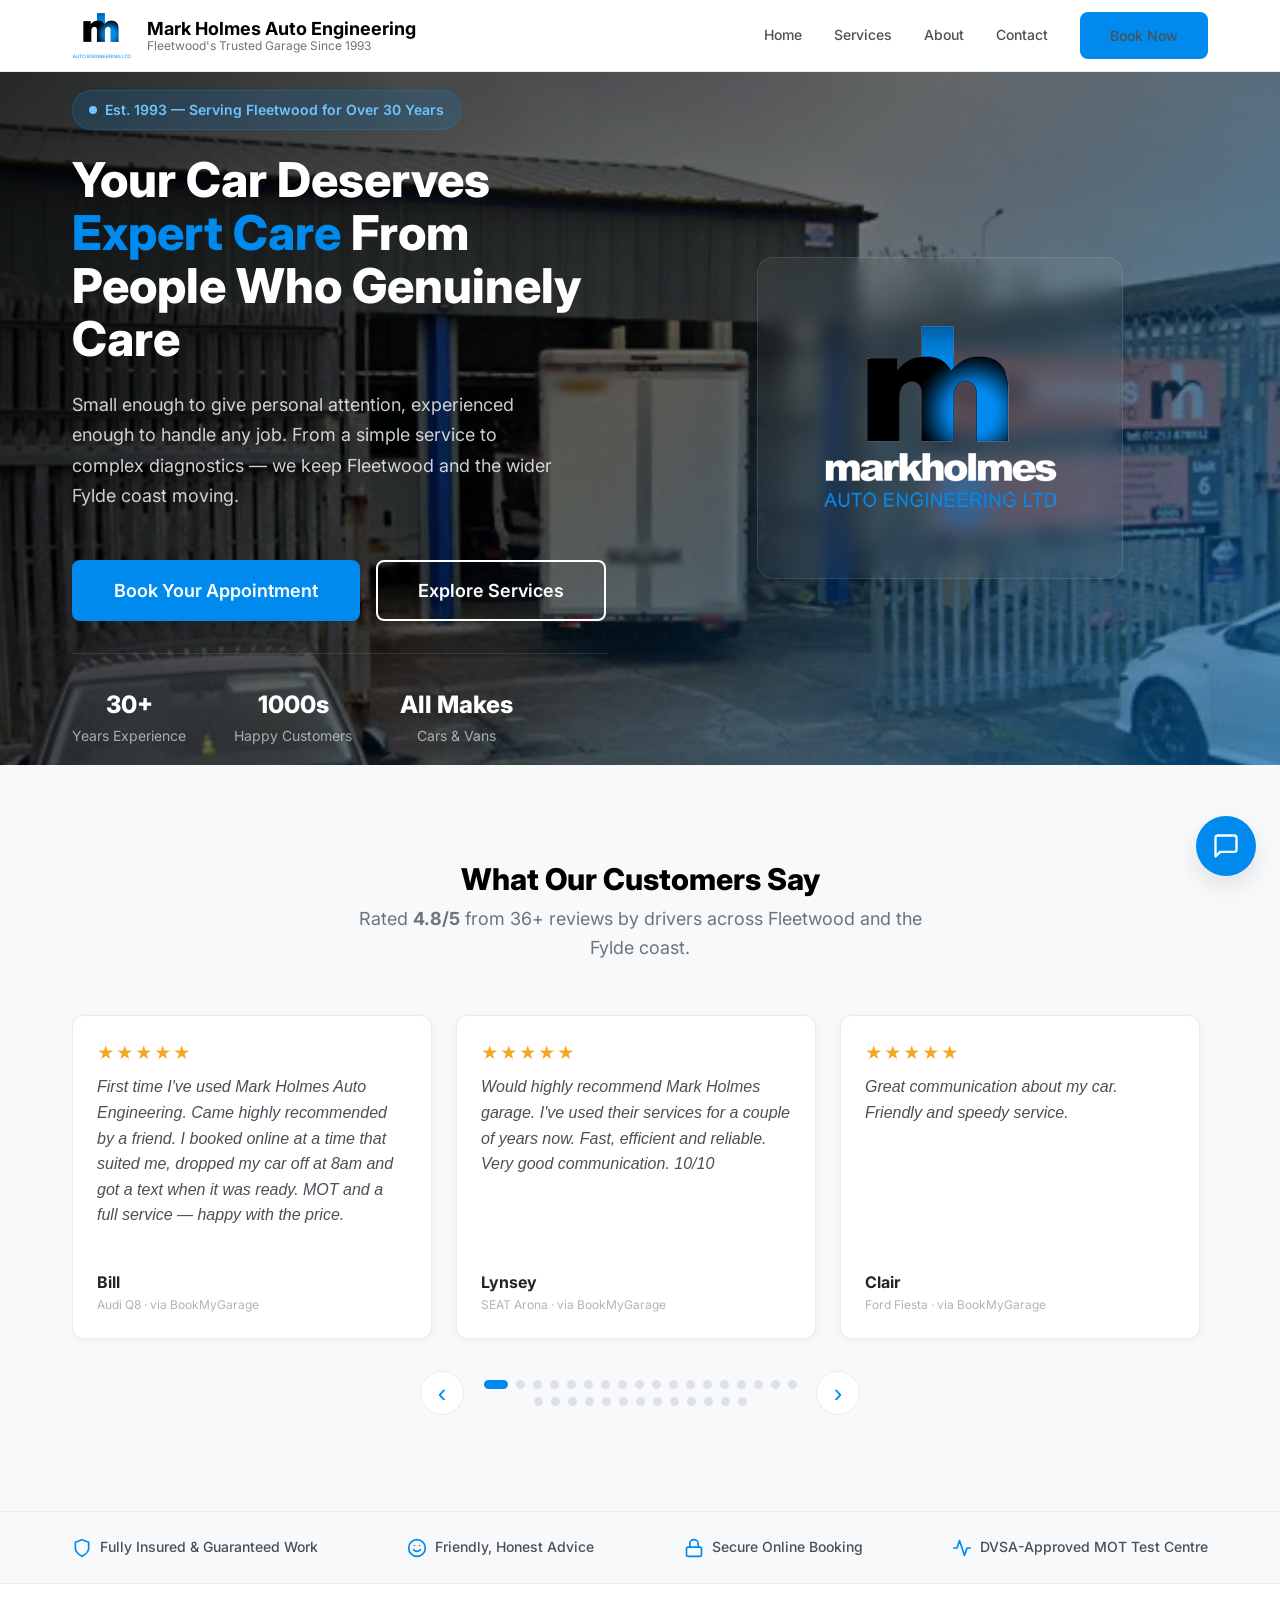
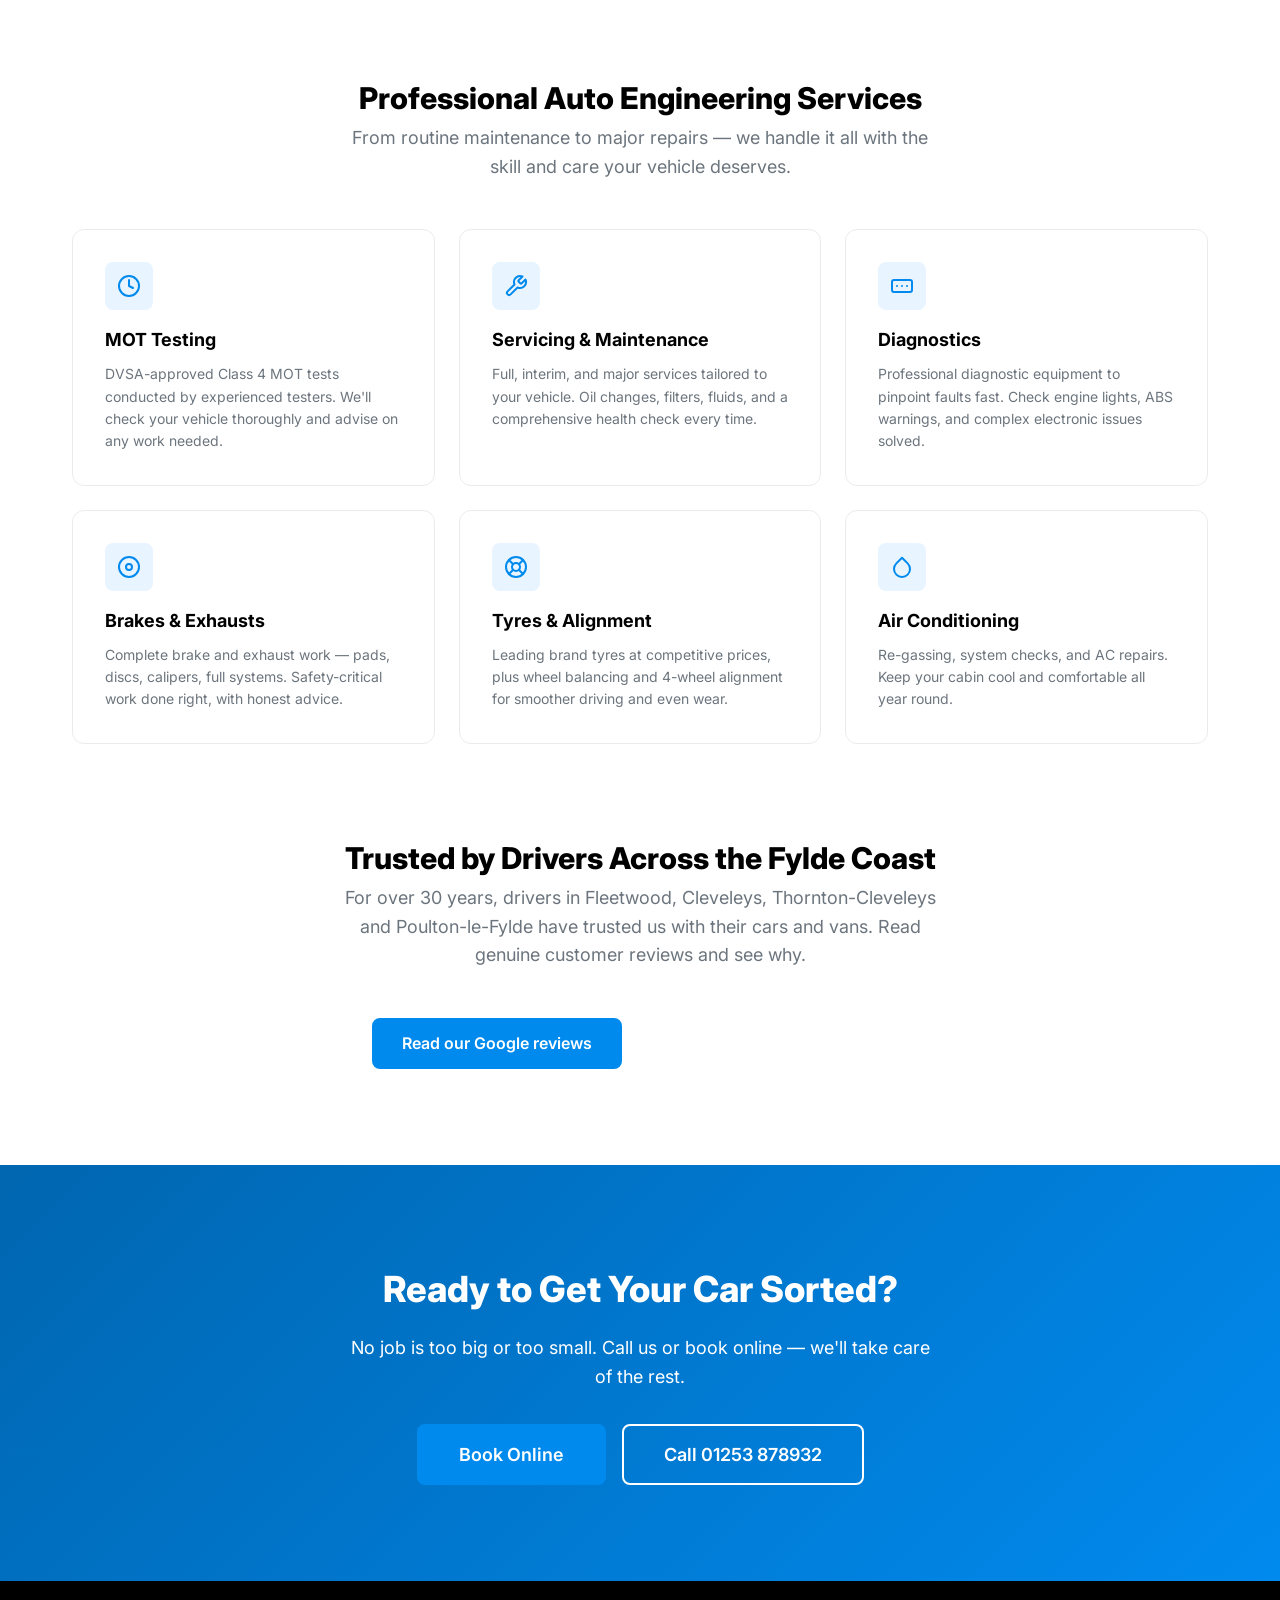
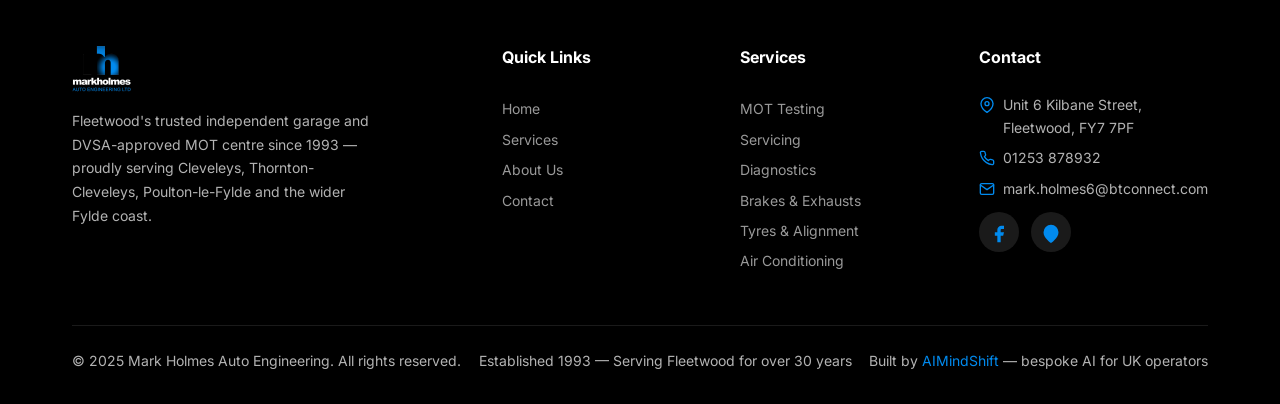
==== commit b44e824f: "Add remaining positive reviews + relevant brakes/tyres/exhaust icons - Carousel: add 11 more genuine" ====
--- a/index.html
+++ b/index.html
@@ -313,6 +313,72 @@
           <div class="review-meta"><span class="review-author">Ronnie C.</span><span class="review-source">via Google</span></div>
         </article>
 
+        <article class="review-card">
+          <div class="review-stars" aria-label="5 out of 5 stars">★★★★★</div>
+          <p class="review-text">Friendly and professional staff who are always happy to help. Above all they're trustworthy, which is hard to find in this profession. Couldn't recommend Mark and his team highly enough.</p>
+          <div class="review-meta"><span class="review-author">Martin</span><span class="review-source">via Google</span></div>
+        </article>
+
+        <article class="review-card">
+          <div class="review-stars" aria-label="5 out of 5 stars">★★★★★</div>
+          <p class="review-text">Excellent! Very helpful and on time. I need a service for my car soon — I won't look any further!</p>
+          <div class="review-meta"><span class="review-author">Mark F.</span><span class="review-source">via Google</span></div>
+        </article>
+
+        <article class="review-card">
+          <div class="review-stars" aria-label="5 out of 5 stars">★★★★★</div>
+          <p class="review-text">Great reliable work and a friendly guy. Would definitely recommend.</p>
+          <div class="review-meta"><span class="review-author">Michael B.</span><span class="review-source">via Google</span></div>
+        </article>
+
+        <article class="review-card">
+          <div class="review-stars" aria-label="5 out of 5 stars">★★★★★</div>
+          <p class="review-text">Had my car remapped. Good price.</p>
+          <div class="review-meta"><span class="review-author">Paul S.</span><span class="review-source">via Google</span></div>
+        </article>
+
+        <article class="review-card">
+          <div class="review-stars" aria-label="5 out of 5 stars">★★★★★</div>
+          <p class="review-text">Knows what they're doing and nice to deal with. Deffo coming back here!</p>
+          <div class="review-meta"><span class="review-author">Bambi</span><span class="review-source">via Google</span></div>
+        </article>
+
+        <article class="review-card">
+          <div class="review-stars" aria-label="5 out of 5 stars">★★★★★</div>
+          <p class="review-text">Great place, nice people, fair prices 😄👍</p>
+          <div class="review-meta"><span class="review-author">Derek P.</span><span class="review-source">via Google</span></div>
+        </article>
+
+        <article class="review-card">
+          <div class="review-stars" aria-label="5 out of 5 stars">★★★★★</div>
+          <p class="review-text">Good job — and they're still open!</p>
+          <div class="review-meta"><span class="review-author">Bilal Q.</span><span class="review-source">via Google</span></div>
+        </article>
+
+        <article class="review-card">
+          <div class="review-stars" aria-label="5 out of 5 stars">★★★★★</div>
+          <p class="review-text">Excellent mechanic.</p>
+          <div class="review-meta"><span class="review-author">Sandra D.</span><span class="review-source">via Google</span></div>
+        </article>
+
+        <article class="review-card">
+          <div class="review-stars" aria-label="5 out of 5 stars">★★★★★</div>
+          <p class="review-text">Wonderful, thank you!</p>
+          <div class="review-meta"><span class="review-author">Robert T.</span><span class="review-source">via Google</span></div>
+        </article>
+
+        <article class="review-card">
+          <div class="review-stars" aria-label="5 out of 5 stars">★★★★★</div>
+          <p class="review-text">Great garage.</p>
+          <div class="review-meta"><span class="review-author">Daz E.</span><span class="review-source">via Google</span></div>
+        </article>
+
+        <article class="review-card">
+          <div class="review-stars" aria-label="5 out of 5 stars">★★★★★</div>
+          <p class="review-text">Great service.</p>
+          <div class="review-meta"><span class="review-author">Jane McD.</span><span class="review-source">via Google</span></div>
+        </article>
+
       </div>
       <div class="reviews-controls">
         <button class="reviews-arrow prev" type="button" aria-label="Previous reviews">‹</button>
@@ -375,14 +441,14 @@
         </div>
         <div class="service-card fade-in">
           <div class="service-card-icon">
-            <svg viewBox="0 0 24 24" fill="none" stroke="currentColor" stroke-width="2" stroke-linecap="round" stroke-linejoin="round"><circle cx="12" cy="12" r="10"/><path d="M8 14s1.5 2 4 2 4-2 4-2"/><line x1="9" y1="9" x2="9.01" y2="9"/><line x1="15" y1="9" x2="15.01" y2="9"/></svg>
+            <svg viewBox="0 0 24 24" fill="none" stroke="currentColor" stroke-width="2" stroke-linecap="round" stroke-linejoin="round"><circle cx="12" cy="12" r="10"/><circle cx="12" cy="12" r="3"/></svg>
           </div>
           <h3>Brakes & Exhausts</h3>
           <p>Complete brake and exhaust work — pads, discs, calipers, full systems. Safety-critical work done right, with honest advice.</p>
         </div>
         <div class="service-card fade-in">
           <div class="service-card-icon">
-            <svg viewBox="0 0 24 24" fill="none" stroke="currentColor" stroke-width="2" stroke-linecap="round" stroke-linejoin="round"><path d="M20.59 13.41l-7.17 7.17a2 2 0 0 1-2.83 0L2 12V2h10l8.59 8.59a2 2 0 0 1 0 2.82z"/><line x1="7" y1="7" x2="7.01" y2="7"/></svg>
+            <svg viewBox="0 0 24 24" fill="none" stroke="currentColor" stroke-width="2" stroke-linecap="round" stroke-linejoin="round"><circle cx="12" cy="12" r="10"/><circle cx="12" cy="12" r="4"/><line x1="4.93" y1="4.93" x2="9.17" y2="9.17"/><line x1="14.83" y1="14.83" x2="19.07" y2="19.07"/><line x1="14.83" y1="9.17" x2="19.07" y2="4.93"/><line x1="4.93" y1="19.07" x2="9.17" y2="14.83"/></svg>
           </div>
           <h3>Tyres & Alignment</h3>
           <p>Leading brand tyres at competitive prices, plus wheel balancing and 4-wheel alignment for smoother driving and even wear.</p>
